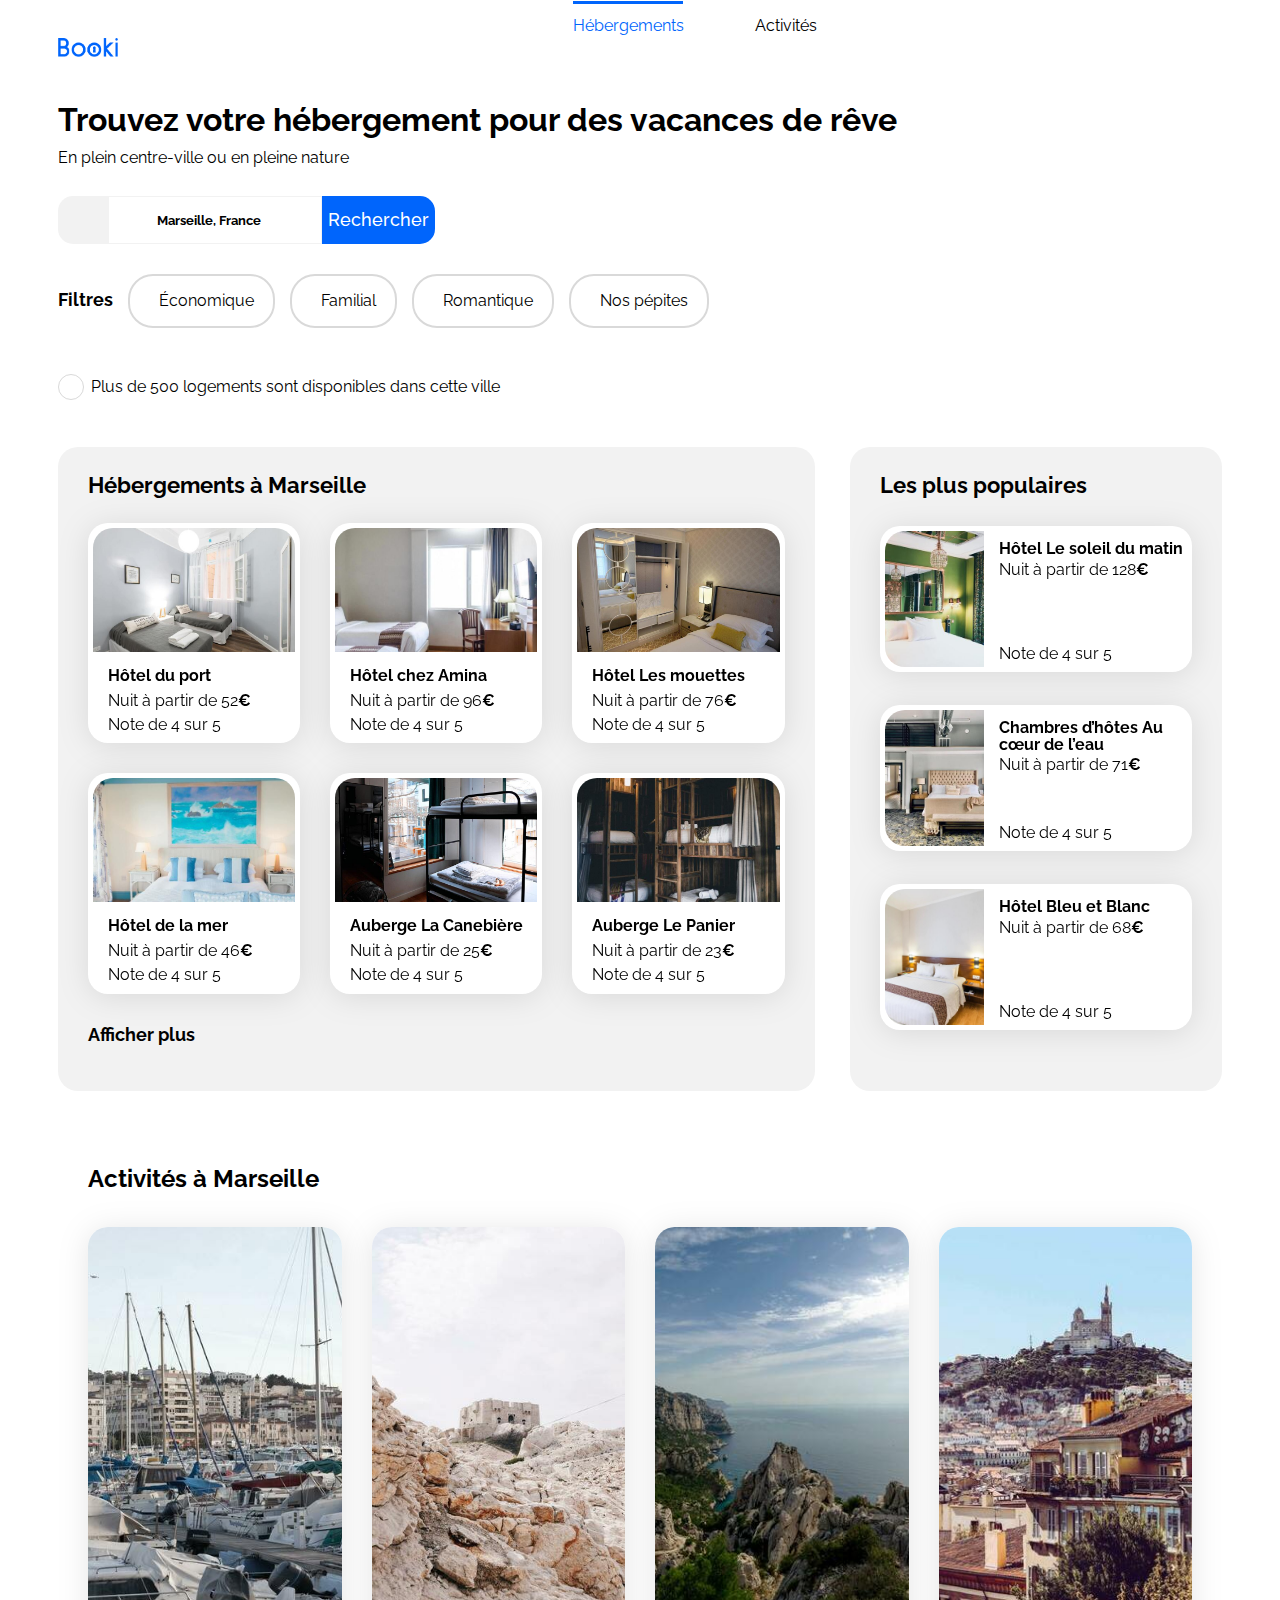
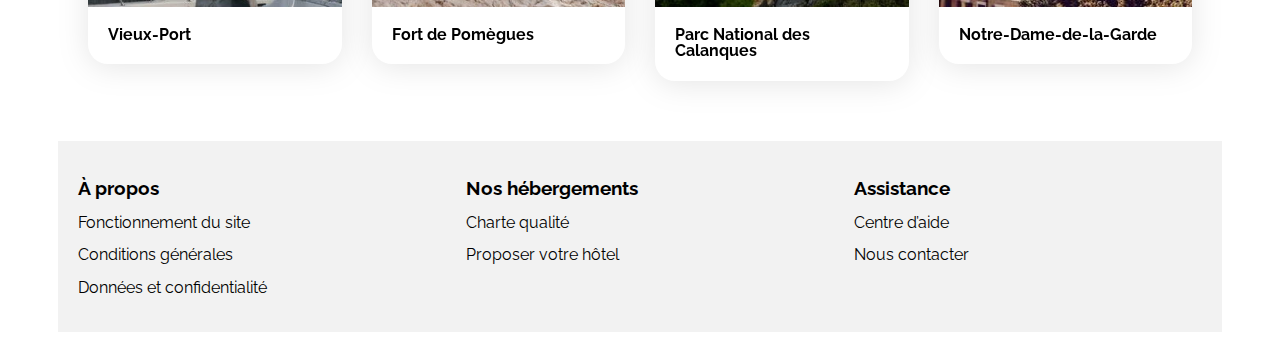
==== src/index.html @ 65efce55 "Projet fini" ====
<!DOCTYPE html>
<html lang="fr">

<head>
    <meta charset="UTF-8">
    <meta name="viewport" content="width=device-width, initial-scale=1.0">
    <title>Booki</title>
    <link rel="preconnect" href="https://fonts.googleapis.com">
    <link rel="preconnect" href="https://fonts.gstatic.com" crossorigin>
    <link href="https://fonts.googleapis.com/css2?family=Raleway:wght@400;500;700&display=swap" rel="stylesheet">
    <link rel="stylesheet" href="https://cdnjs.cloudflare.com/ajax/libs/font-awesome/6.2.1/css/all.min.css"
        integrity="sha512-MV7K8+y+gLIBoVD59lQIYicR65iaqukzvf/nwasF0nqhPay5w/9lJmVM2hMDcnK1OnMGCdVK+iQrJ7lzPJQd1w=="
        crossorigin="anonymous" referrerpolicy="no-referrer" />
    <link rel="stylesheet" href="./css/style.css">
</head>

<body>
    <div class="main-container">
        <header>
            <nav>
                <a href="#"><img id="logo" src="./images/logo/Booki.png" alt=""></a>
                <div class="navbar">
                    <a id="btn-hebergements" href="#ancre-hebergements">Hébergements</a>
                    <a id="btn-activites" href="#ancre-activites">Activités</a>
                </div>
                <div class="bar">
                    <div class="bar-blue"></div>
                    <div class="bar-grey"></div>
                </div>
            </nav>
        </header>
        <main>
            <section class="search">
                <div class="search-text">
                    <h1>Trouvez votre hébergement pour des vacances de rêve</h1>
                    <p id="search-p">En plein centre-ville ou en pleine nature</p>
                </div>
                <form method="get" action="">
                    <i id="icon-search" class="fa-solid fa-location-dot"></i><input type="search" name="search" value="Marseille, France"><input type="submit" value="Rechercher"><i id="logo-none" class="fa fa-search" aria-hidden="true"></i>
                </form>            
                <div class="filtres">
                    <p class="text-filtre">Filtres</p>
                    <div class="container-filtres">
                        <div class="btnFiltres"><i class="fa-solid fa-money-bill-wave"></i> Économique</div>
                        <div class="btnFiltres"><i class="fa-solid fa-person"></i> Familial</div>
                        <div class="btnFiltres"><i class="fa-solid fa-heart"></i> Romantique</div>
                        <div class="btnFiltres"><i class="fa-solid fa-fire"></i> Nos pépites</div>
                    </div>
                </div>
                <div class="info">
                    <i class="fa-solid fa-info iconInfo"></i>
                    <p>Plus de 500 logements sont disponibles dans cette ville</p>
                </div>
            </section>
            <div id="ancre-hebergements" class="hebergements-and-populaires">
                <section class="hebergements">
                    <div class="hebergements-title">
                        <h2 class="section-title">Hébergements à Marseille</h2>
                    </div>
                    <div class="hebergements-cards">
                        <a href="#">
                            <article class="card">
                                <img src="./images/hebergements/fred-kleber.jpg" alt="Image de la chambre d'hôtel montrant un lit">
                                <div class="card-content">
                                    <div class="card-txt">
                                        <h3 class="card-title">Hôtel du port</h3>
                                        <p class="card-subtitle">Nuit à partir de 52<span class="euro">€</span></p>
                                    </div>
                                    <div class="card-rating">
                                        <i class="fa-xs fa-solid fa-star" aria-hidden="true"></i>
                                        <i class="fa-xs fa-solid fa-star" aria-hidden="true"></i>
                                        <i class="fa-xs fa-solid fa-star" aria-hidden="true"></i>
                                        <i class="fa-xs fa-solid fa-star" aria-hidden="true"></i>
                                        <i class="fa-xs fa-solid fa-star neutral-star" aria-hidden="true"></i>
                                        <span class="sr-only">Note de 4 sur 5</span>
                                    </div>
                                </div>
                            </article>
                        </a>
                        <a href="#">
                            <article class="card">
                                <img src="./images/hebergements/febrian-zakaria.jpg" alt="Image de la chambre d'hôtel montrant un lit">
                                <div class="card-content">
                                    <div class="card-txt">
                                        <h3 class="card-title">Hôtel chez Amina</h3>
                                        <p class="card-subtitle">Nuit à partir de 96<span class="euro">€</span></p>
                                    </div>
                                    <div class="card-rating">
                                        <i class="fa-xs fa-solid fa-star" aria-hidden="true"></i>
                                        <i class="fa-xs fa-solid fa-star" aria-hidden="true"></i>
                                        <i class="fa-xs fa-solid fa-star" aria-hidden="true"></i>
                                        <i class="fa-xs fa-solid fa-star" aria-hidden="true"></i>
                                        <i class="fa-xs fa-solid fa-star neutral-star" aria-hidden="true"></i>
                                        <span class="sr-only">Note de 4 sur 5</span>
                                    </div>
                                </div>
                            </article>
                        </a>
                        <a href="#">
                            <article class="card">
                                <img src="./images/hebergements/reisetopia.jpg" alt="Image de la chambre d'hôtel montrant un lit">
                                <div class="card-content">
                                    <div class="card-txt">
                                        <h3 class="card-title">Hôtel Les mouettes</h3>
                                        <p class="card-subtitle">Nuit à partir de 76<span class="euro">€</span></p>
                                    </div>
                                    <div class="card-rating">
                                        <i class="fa-xs fa-solid fa-star" aria-hidden="true"></i>
                                        <i class="fa-xs fa-solid fa-star" aria-hidden="true"></i>
                                        <i class="fa-xs fa-solid fa-star" aria-hidden="true"></i>
                                        <i class="fa-xs fa-solid fa-star" aria-hidden="true"></i>
                                        <i class="fa-xs fa-solid fa-star neutral-star" aria-hidden="true"></i>
                                        <span class="sr-only">Note de 4 sur 5</span>
                                    </div>
                                </div>
                            </article>
                        </a>
                        <a href="#">
                            <article class="card">
                                <img src="./images/hebergements/annie-spratt.jpg" alt="Image de la chambre d'hôtel montrant un lit">
                                <div class="card-content">
                                    <div class="card-txt">
                                        <h3 class="card-title">Hôtel de la mer</h3>
                                        <p class="card-subtitle">Nuit à partir de 46<span class="euro">€</span></p>
                                    </div>
                                    <div class="card-rating">
                                        <i class="fa-xs fa-solid fa-star" aria-hidden="true"></i>
                                        <i class="fa-xs fa-solid fa-star" aria-hidden="true"></i>
                                        <i class="fa-xs fa-solid fa-star" aria-hidden="true"></i>
                                        <i class="fa-xs fa-solid fa-star" aria-hidden="true"></i>
                                        <i class="fa-xs fa-solid fa-star neutral-star" aria-hidden="true"></i>
                                        <span class="sr-only">Note de 4 sur 5</span>
                                    </div>
                                </div>
                            </article>
                        </a>
                        <a href="#">
                            <article class="card">
                                <img src="./images/hebergements/marcus-loke.jpg" alt="Image de la chambre d'hôtel montrant un lit">
                                <div class="card-content">
                                    <div class="card-txt">
                                        <h3 class="card-title">Auberge La Canebière</h3>
                                        <p class="card-subtitle">Nuit à partir de 25<span class="euro">€</span></p>
                                    </div>
                                    <div class="card-rating">
                                        <i class="fa-xs fa-solid fa-star" aria-hidden="true"></i>
                                        <i class="fa-xs fa-solid fa-star" aria-hidden="true"></i>
                                        <i class="fa-xs fa-solid fa-star" aria-hidden="true"></i>
                                        <i class="fa-xs fa-solid fa-star" aria-hidden="true"></i>
                                        <i class="fa-xs fa-solid fa-star neutral-star" aria-hidden="true"></i>
                                        <span class="sr-only">Note de 4 sur 5</span>
                                    </div>
                                </div>
                            </article>
                        </a>
                        <a href="#">
                            <article class="card">
                                <img src="./images/hebergements/nicate-lee.jpg" alt="Image de la chambre d'hôtel montrant un lit">
                                <div class="card-content">
                                    <div class="card-txt">
                                        <h3 class="card-title">Auberge Le Panier</h3>
                                        <p class="card-subtitle">Nuit à partir de 23<span class="euro">€</span></p>
                                    </div>
                                    <div class="card-rating">
                                        <i class="fa-xs fa-solid fa-star" aria-hidden="true"></i>
                                        <i class="fa-xs fa-solid fa-star" aria-hidden="true"></i>
                                        <i class="fa-xs fa-solid fa-star" aria-hidden="true"></i>
                                        <i class="fa-xs fa-solid fa-star" aria-hidden="true"></i>
                                        <i class="fa-xs fa-solid fa-star neutral-star" aria-hidden="true"></i>
                                        <span class="sr-only">Note de 4 sur 5</span>
                                    </div>
                                </div>
                            </article>
                        </a>
                    </div>
                    <p class=hebergements-p>Afficher plus</p>
                </section>
                </section>
                <section class="populaires">
                    <div class="populaires-title">
                        <h2 class="section-title">Les plus populaires</h2>
                        <i class="fa-solid fa-chart-line" aria-hidden="true"></i>
                    </div>
                    <div class="populaires-cards">
                        <a href="#">
                            <article class="card">
                                <img src="./images/hebergements/emile-guillemot.jpg" alt="Image de la chambre d'hôtel montrant un lit">
                                <div class="card-content">
                                    <div class="card-txt">
                                        <h3 class="card-title">Hôtel Le soleil du matin</h3>
                                        <p class="card-subtitle">Nuit à partir de 128<span class="euro">€</span></p>
                                    </div>
                                    <div class="card-rating">
                                        <i class="fa-xs fa-solid fa-star" aria-hidden="true"></i>
                                        <i class="fa-xs fa-solid fa-star" aria-hidden="true"></i>
                                        <i class="fa-xs fa-solid fa-star" aria-hidden="true"></i>
                                        <i class="fa-xs fa-solid fa-star" aria-hidden="true"></i>
                                        <i class="fa-xs fa-solid fa-star neutral-star" aria-hidden="true"></i>
                                        <span class="sr-only">Note de 4 sur 5</span>
                                    </div>
                                </div>
                            </article>
                        </a>
                        <a href="#">
                            <article class="card">
                                <img src="./images/hebergements/aw-creative.jpg" alt="Image de la chambre d'hôtel montrant un lit">
                                <div class="card-content">
                                    <div class="card-txt">
                                        <h3 class="card-title">Chambres d’hôtes Au cœur de l’eau</h3>
                                        <p class="card-subtitle">Nuit à partir de 71<span class="euro">€</span></p>
                                    </div>
                                    <div class="card-rating">
                                        <i class="fa-xs fa-solid fa-star" aria-hidden="true"></i>
                                        <i class="fa-xs fa-solid fa-star" aria-hidden="true"></i>
                                        <i class="fa-xs fa-solid fa-star" aria-hidden="true"></i>
                                        <i class="fa-xs fa-solid fa-star" aria-hidden="true"></i>
                                        <i class="fa-xs fa-solid fa-star neutral-star" aria-hidden="true"></i>
                                        <span class="sr-only">Note de 4 sur 5</span>
                                    </div>
                                </div>
                            </article>
                        </a>
                        <a href="#">
                            <article class="card">
                                <img src="./images/hebergements/febrian-zakaria2.jpg" alt="Image de la chambre d'hôtel montrant un lit">
                                <div class="card-content">
                                    <div class="card-txt">
                                        <h3 class="card-title">Hôtel Bleu et Blanc</h3>
                                        <p class="card-subtitle">Nuit à partir de 68<span class="euro">€</span></p>
                                    </div>
                                    <div class="card-rating">
                                        <i class="fa-xs fa-solid fa-star" aria-hidden="true"></i>
                                        <i class="fa-xs fa-solid fa-star" aria-hidden="true"></i>
                                        <i class="fa-xs fa-solid fa-star" aria-hidden="true"></i>
                                        <i class="fa-xs fa-solid fa-star" aria-hidden="true"></i>
                                        <i class="fa-xs fa-solid fa-star neutral-star" aria-hidden="true"></i>
                                        <span class="sr-only">Note de 4 sur 5</span>
                                    </div>
                                </div>
                            </article>
                        </a>
                    </div>
                </section>
            </div>
            <section id="ancre-activites" class="activites">
                <div class="activites-title">
                    <h2>Activités à Marseille</h2>
                </div>
                <div class="activites-cards">
                    <a href="#">
                        <article class="card">
                            <img src="./images/activites/reno-laithienne.jpg" alt="photo du Vieux-Port">
                            <div class="card-txt">
                                <h3>Vieux-Port</h3>
                            </div>
                        </article>
                    </a>
                    <a href="#">
                        <article class="card">
                            <img src="./images/activites/paul-hermann.jpg" alt="photo du Fort de Pomègues">
                            <div class="card-txt">
                                <h3>Fort de Pomègues</h3>
                            </div>
                        </article>
                    </a>
                    <a href="#">
                        <article class="card">
                            <img src="./images/activites/kilyan-sockalingum.jpg" alt="photo du Parc National des Calanques">
                            <div class="card-txt">
                                <h3>Parc National des Calanques</h3>
                            </div>
                        </article>
                    </a>
                    <a href="#">
                        <article class="card">
                            <img src="./images/activites/florian-wehde.jpg" alt="photo de Notre-Dame-de-la-Garde">
                            <div class="card-txt">
                                <h3>Notre-Dame-de-la-Garde</h3>
                            </div>
                        </article>
                    </a>
                </div>
            </section>
        </main>
        <footer>
            <div class="footer-info">
                <h3>À propos</h3>
                <p>Fonctionnement du site</p>
                <p>Conditions générales</p>
                <p>Données et confidentialité</p>
            </div>
            <div class="footer-info">
                <h3>Nos hébergements</h3>
                <p>Charte qualité</p>
                <p>Proposer votre hôtel</p>
            </div>
            <div class="footer-info">
                <h3>Assistance</h3>
                <p>Centre d’aide</p>
                <p>Nous contacter</p>
            </div>
        </footer>
    </div>
</body>

</html>
---- src/css/style.css ----
/****** General ***********/
* {
    font-family: 'Raleway', sans-serif;
    line-height: 16.44px;
}

:root {
    --main-color: #0065FC;
    --main-bg-color: #F2F2F2;
    --filter-bg-color: #DEEBFF;
}

.fa-solid {
    color: var(--main-color);
}

body {
    display: flex;
    justify-content: center;
}

.main-container {
    width: 100%;
    max-width: 1440px;
    padding: 0 50px;
    box-sizing: border-box;
}

a {
    color: inherit;
    text-decoration: none;
}

.section-title {
    margin: 0;
    font-size: 22px;
}

.card {
    background-color: white;
    border-radius: 20px;
    padding: 5px;
    filter: drop-shadow(0px 3px 15px rgba(0, 0, 0, 0.1));
}

.card img {
    object-fit: cover;
}

.card-title {
    font-size: 16px;
}

.euro {
    font-weight: 700;
}

.neutral-star {
    color: var(--main-bg-color)
}

/****** Hebergements And Populaires ***********/
.hebergements-and-populaires {
    display: flex;
    justify-content: space-between;
    margin-bottom: 30px;
}

.hebergements-and-populaires section {
    background-color: #F2F2F2;
    border-radius: 20px;
    padding: 30px;
    box-sizing: border-box;
}

/****** Hebergements ***********/
.hebergements {
    width: 65%;
}

.hebergements-title {
    margin-bottom: 30px;
}

.hebergements-cards {
    display: grid;
    grid-template-columns: 1fr 1fr 1fr;
    gap: 30px;
}

.hebergements-cards .card {
    display: flex;
    flex-direction: column;

}

.hebergements-cards img {
    width: 100%;
    height: 124px;
    border-radius: 20px 20px 0px 0px;
}

.hebergements-cards .card-content {
    padding-left: 15px;
    display: flex;
    flex-direction: column;
    box-sizing: border-box;
}

.hebergements-p {
    font-weight: 700;
    font-size: 18px;
    padding-top: 15px;
    cursor: pointer;
}

.hebergements .card-rating {
    margin-bottom: 5px;
}

.hebergements .card-txt p {
    margin: 8px 0px;
}

.hebergements .card-txt h3 {
    margin-bottom: 8px;
}


.card:hover {
    box-shadow: 10px 10px 30px rgba(0, 0, 0, 0.5);
}

/****** Populaires ***********/
.populaires {
    width: 32%;
}

.populaires-title {
    display: flex;
    justify-content: space-between;
    align-items: center;
}

.populaires-cards .card {
    display: flex;
    margin-top: 33px;
}

.populaires-cards img {
    width: 33%;
    height: 136px;
    border-top-left-radius: 20px;
    border-bottom-left-radius: 20px;
}

.populaires-cards .card-content {
    width: 67%;
    padding-left: 15px;
    display: flex;
    flex-direction: column;
    justify-content: space-between;
    box-sizing: border-box;
}

.populaires-cards .card-title {
    margin-top: 10px;
    margin-bottom: 4px;
}

.populaires-cards .card-subtitle {
    margin: 0;
}

.populaires-cards .card-rating {
    margin-bottom: 5px;
}

/*HEADER***************/

nav {
    display: flex;
    justify-content: space-between;
}

#logo {
    height: 19px;
    padding: 30px 50px 30px 0px;
}

#btn-hebergements{
    color: #0065FC;
}

#btn-hebergements:hover {
    text-shadow: 1px 1px 1px rgba(0, 101, 252, 0.2);
}

#btn-activites:hover {
    text-shadow: 1px 1px 1px rgba(00, 00, 00, 0.2);
}

.navbar {
    width: 244px;
    display: flex;
    justify-content: space-between;
    padding-top: 10px;
}

#btn-hebergements::before {
    content: '';
    position: absolute;
    width: 110px;
    height: 3px;
    background-color: #0065FC;
    top: 1px;
}
  
.bar {
    display: flex;
  }
  
.bar-blue {
    background-color: #0065FC;
    height: 2px;
    width: 100%;
  }
  
.bar-grey {
    background-color: #F2F2F2;
    height: 2px;
    width: 100%;
  }

/*FOOTER**************/

footer{
    display: grid;
    grid-template-columns: 1fr 1fr 1fr;
    background-color: #F2F2F2;
}

.footer-info {
    padding: 20px;
}

footer p {
    cursor: pointer;
}

footer p:hover {
    color: #0065FC;
}


/*ACTIVITES**************/

.activites {
    padding: 30px;
    margin-bottom: 30px;
}

.activites-cards {
    display: grid;
    grid-template-columns: 1fr 1fr 1fr 1fr;
    gap: 30px;
}

.activites-cards img {
    width: 100%;
    height: 380px;
    border-radius: 20px 20px 0px 0px;
}

.activites-cards h3 {
    font-size: 16px;
    font-weight: 700;
    padding-inline: 20px;
}

.activites-cards .card {
    padding: 0px;
    padding-bottom: 5px;
}

.activites-title {
    margin-bottom: 40px;
}


/*SECTION SEARCH****************/

.search-text {
    margin-bottom: 30px;
}

#logo-none {
    border-radius: 0px 15px 15px 0px;
    background-color: #0065FC;
    color: white;
    display: none;
    cursor: pointer;
}

form i {
    background-color: #F2F2F2;
    height: 18px;
    width: 14px;
    padding: 15px 18px;
    border-radius: 15px 0px 0px 15px;
}

#icon-search {
    color: black;
}

form {
    display: flex;
    margin-bottom: 30px;
}

input[type=search]{
    border: 1px solid #F2F2F2;
    text-align: center;
    font-weight: 700;
    font-size: 18;
    font-family: "raleway";
    padding: 0px 20px;
}

input[type=submit]{
    background-color: #0065FC;
    color: white;
    font-weight: 500;
    font-size: 18px;
    border-radius: 0px 15px 15px 0px;
    border: none;
    font-family: "raleway";
    cursor: pointer;
}

.filtres{
    display: flex;
    gap: 15px;
    margin-bottom: 35px;
}

.btnFiltres {
    border-radius: 25px;
    border: 2px solid var(--grey-tint-2, #D9D9D9);
    display: flex;
    height: 50px;
    padding: 0px 19px;
    align-items: center;
    gap: 10px;
    cursor: pointer;
}

.container-filtres {
    display: flex;
    gap: 15px;
    flex-wrap: wrap;
}

.btnFiltres:hover {
    background-color: #DEEBFF;
}

.filtres i {
    color: #0065FC;
}

.info {
    display: flex;
    align-items: center;
    gap: 7px;
    margin-bottom: 35px;
}

.iconInfo {
    color: #0065FC;
    border: 1px solid #D9D9D9;
    border-radius: 50%;
    width: 24px;
    height: 24px;
    display: flex;
    justify-content: center;
    align-items: center;
}

.text-filtre {
    font-weight: 700;
    font-size: 18px;
}

/* Le code ci-dessous correspond à la version responsive uniquement */

/****** Media queries ***********/
/* Medium devices (tablets, less/equal than 1024px) */
@media (max-width: 1024px) {
    .hebergements-and-populaires {
        flex-direction: column;
    }

    .hebergements {
        width: 100%;
    }

    .populaires {
        width: 100%;
        margin-top: 50px;
    }

    .populaires-cards {
        display: flex;
        flex-direction: row;
        justify-content: space-between;
    }

    .populaires-cards a {
        width: 30%;
    }

    .populaires-cards .card-title {
        font-size: 14px;
    }

    .populaires-cards .card-subtitle {
        font-size: 13px;
    }

    .filtres {
        display: flex;
        flex-direction: column;
    }

    .activites-cards img {
        height: 200px;
    }
}

/* Small devices (phones, less than 768px) */
@media (max-width: 767.98px) {
    /* ... */

.activites-cards {
    
    grid-template-columns: 1fr;
}

.activites-cards img {
    height: 141px;
}

    footer {
        grid-template-columns: 1fr;
    }

    .main-container {
        padding: 0px;
    }

    body {
        padding: 0px;
        margin: 0px;
    }

    .info {
        padding: 0px 20px;
        margin-bottom: 0px;
    }

    .info i {
        height: 24px;
        width: 30px;
    }

    .hebergements-and-populaires {
        flex-direction: column-reverse;
    }

    .populaires-cards {
        flex-direction: column;
    }

    .populaires-cards .card {
        width: 325px;
        margin-top: 20px;
    }

    .populaires .section-title {
        margin-top: 25px;
        margin-bottom: 10px;
    }

    .hebergements-and-populaires .populaires {
        padding: 20px;
    }

    .hebergements-cards {
        display: flex;
        flex-direction: column;
    }

    form {
        justify-content: center;
        margin-bottom: 20px;
    }

    .search h1 {
        text-align: center;
        line-height: 25.83px;
        margin-bottom: 10px;
    }

    .search #search-p {
        text-align: center;
        margin-top: 5px;
    }

    nav {
        flex-direction: column;
        margin-bottom: 30px;
    }

    nav a {
        align-self: center;
    }

    #logo {
        padding: 30px 0px;
    }

    .navbar {
        align-self: center;
        padding-top: 0px;
        padding-bottom: 15px;
    }

    .container-filtres {
        display: grid;
        grid-template-columns: 1fr 1fr;
        padding: 0px 20px;
    }

    .text-filtre {
        padding-inline: 20px;
        margin-bottom: 10px;
    }

    .hebergements-and-populaires .populaires {
        border-radius: 0px;
    }

    .hebergements-and-populaires .hebergements {
        background-color: white;
        padding: 45px 20px 10px 20px;
    }

    input[type="submit"] {
        display: none;
    }

    #logo-none {
        display: inherit;
    }

    #btn-hebergements::before {
        display: none;
    }

    .info p {
        margin: 8px 0px;
    }

    .section-title {
        line-height: 1px;
    }
}
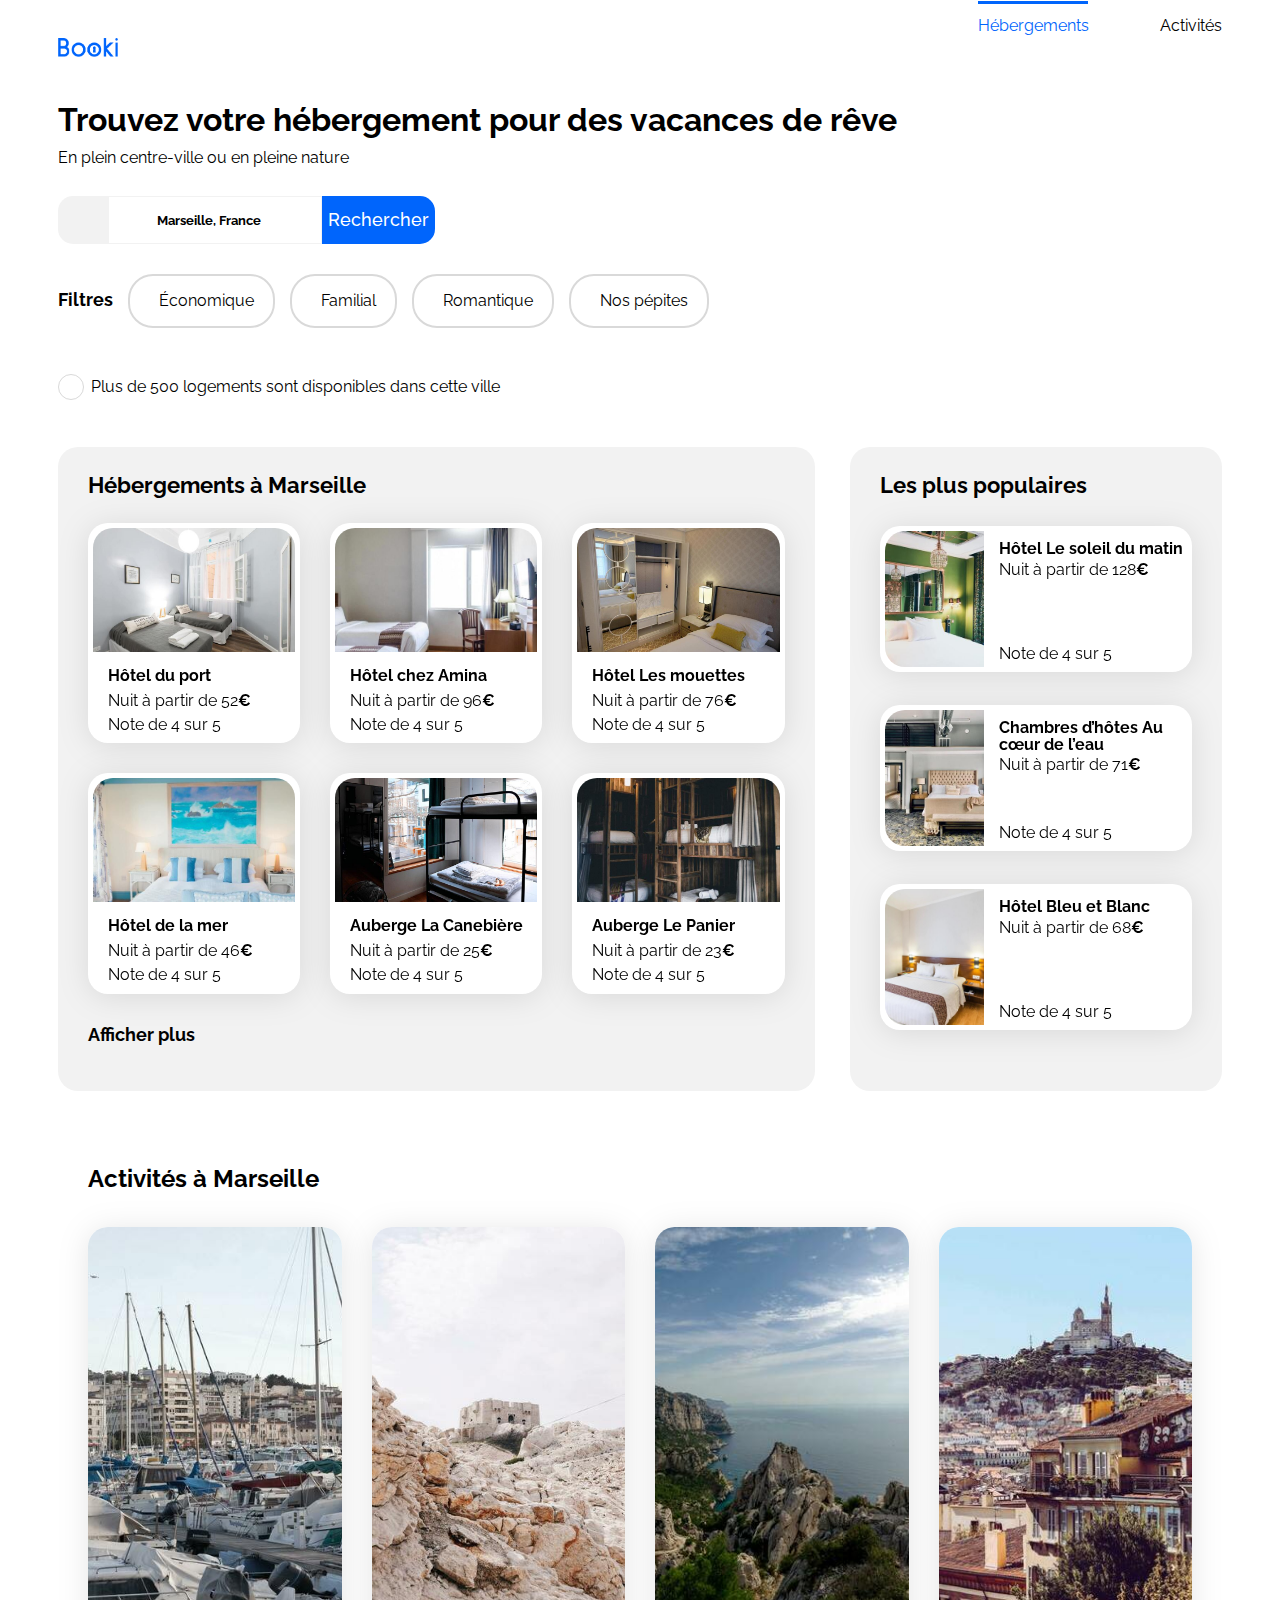
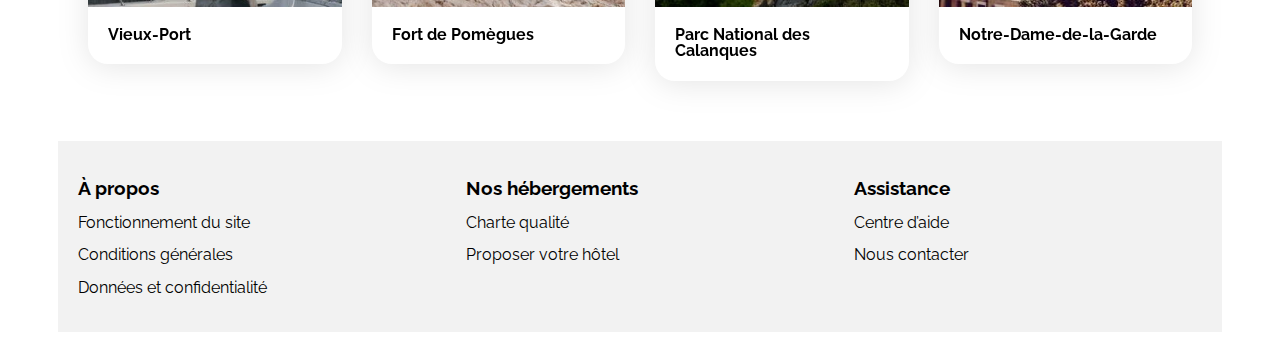
==== commit 6be414e1: "Projet fini à présenter" ====
--- a/src/index.html
+++ b/src/index.html
@@ -22,10 +22,6 @@
                 <div class="navbar">
                     <a id="btn-hebergements" href="#ancre-hebergements">Hébergements</a>
                     <a id="btn-activites" href="#ancre-activites">Activités</a>
-                </div>
-                <div class="bar">
-                    <div class="bar-blue"></div>
-                    <div class="bar-grey"></div>
                 </div>
             </nav>
         </header>
--- a/src/css/style.css
+++ b/src/css/style.css
@@ -287,7 +287,6 @@
     margin-bottom: 40px;
 }
 
-
 /*SECTION SEARCH****************/
 
 .search-text {
@@ -511,11 +510,13 @@
         text-align: center;
         line-height: 25.83px;
         margin-bottom: 10px;
+        margin-top: 30px;
     }
 
     .search #search-p {
         text-align: center;
         margin-top: 5px;
+        margin-bottom: 35px;
     }
 
     nav {
@@ -532,9 +533,27 @@
     }
 
     .navbar {
-        align-self: center;
         padding-top: 0px;
+        display: grid;
+        grid-template-columns: 1fr 1fr;
+        width: inherit;
+    }
+
+    .navbar a {
+        width: 100%;
+        text-align: center;
+    }
+
+    #btn-hebergements {
         padding-bottom: 15px;
+        border-bottom: 2px solid transparent;
+        border-color: #0065FC;
+    }
+
+    #btn-activites {
+        padding-bottom: 15px;
+        border-bottom: 2px solid transparent;
+        border-color: #F2F2F2;
     }
 
     .container-filtres {
@@ -546,6 +565,7 @@
     .text-filtre {
         padding-inline: 20px;
         margin-bottom: 10px;
+        margin-top: 15px;
     }
 
     .hebergements-and-populaires .populaires {
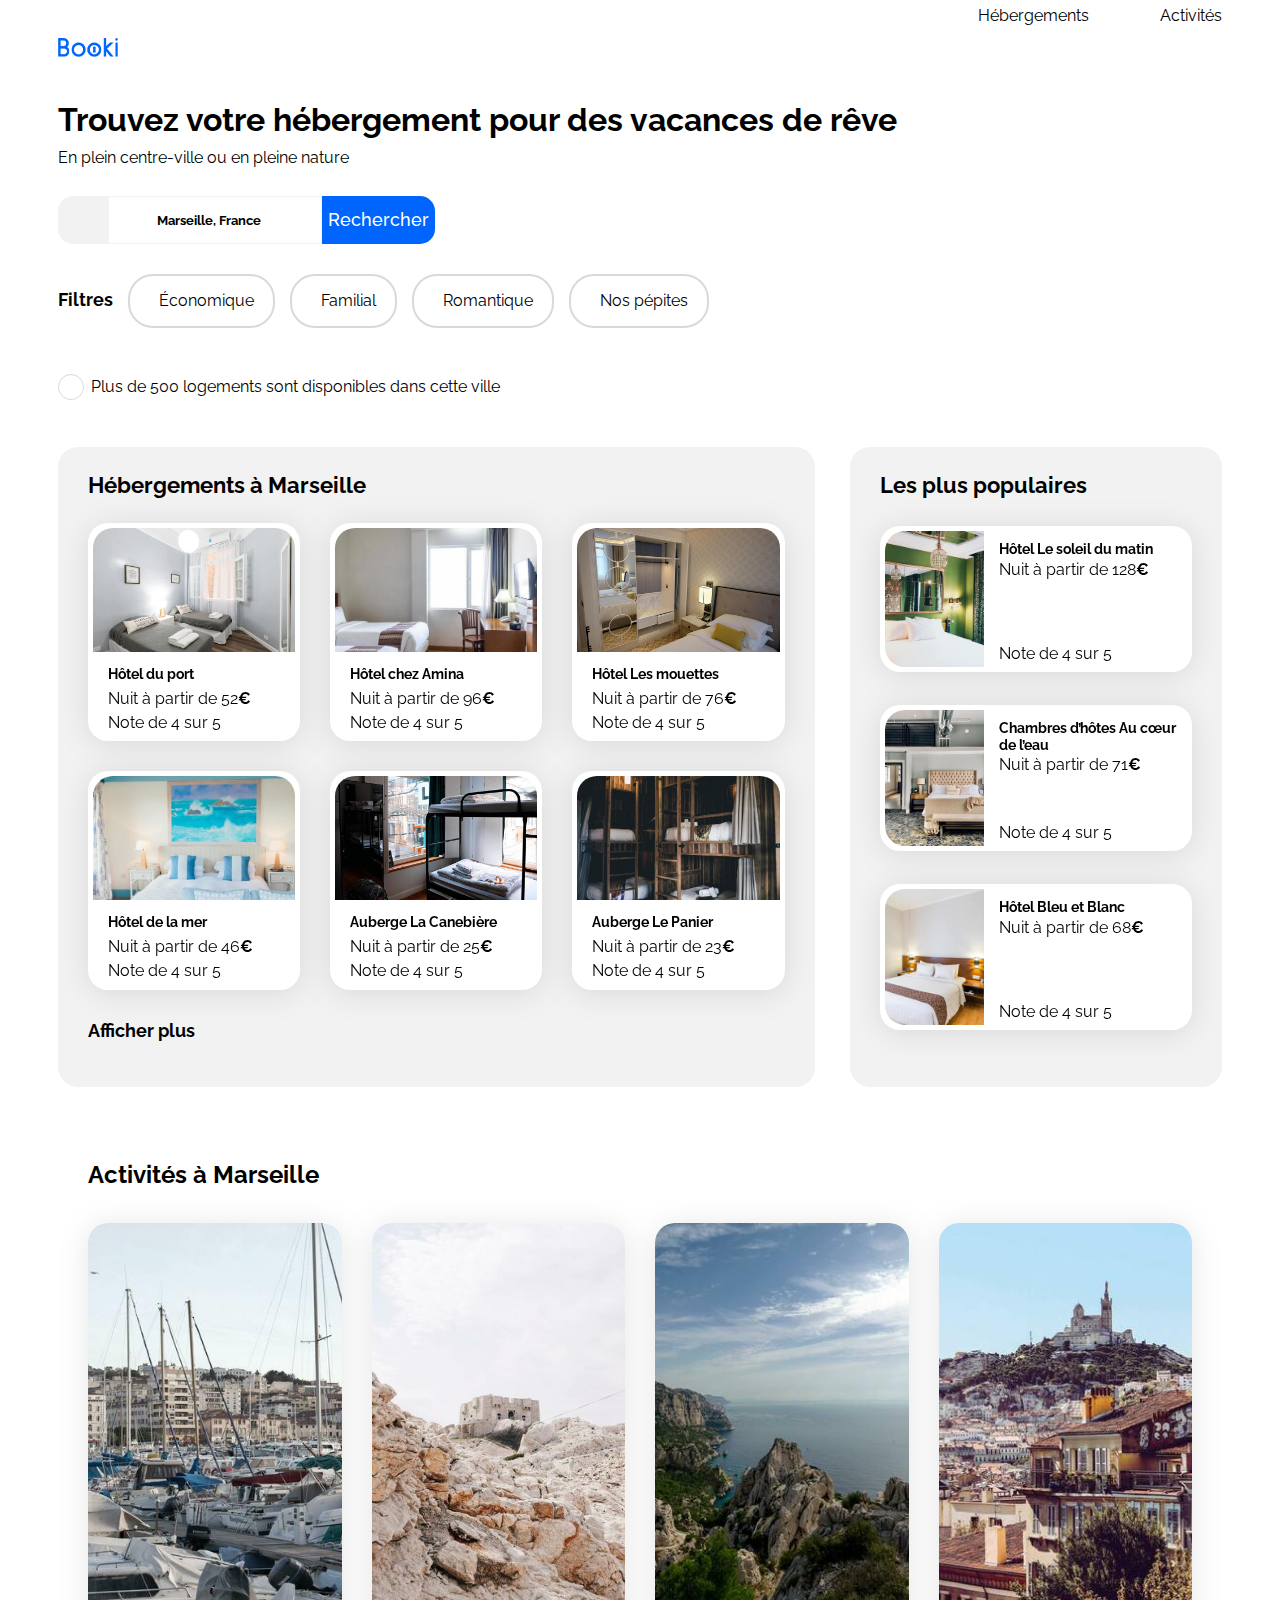
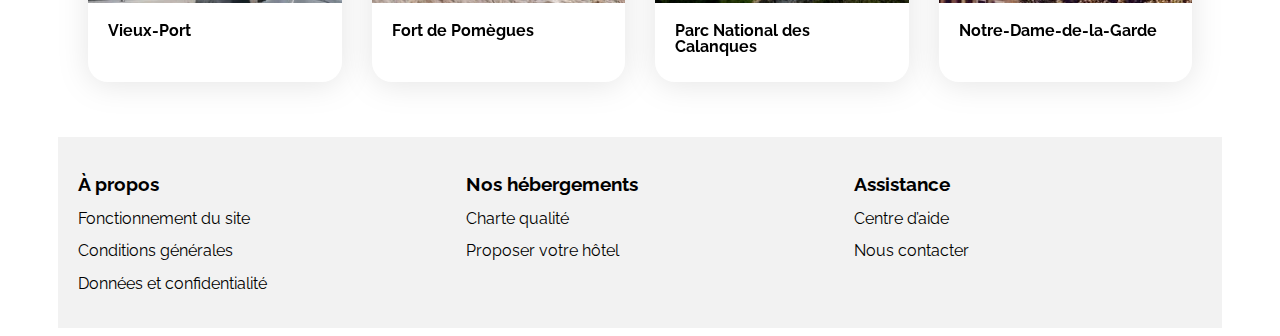
==== commit fb2b7471: "Pret pour soutennance" ====
--- a/src/index.html
+++ b/src/index.html
@@ -1,302 +1,515 @@
 <!DOCTYPE html>
 <html lang="fr">
+    <head>
+        <meta charset="UTF-8" />
+        <meta name="viewport" content="width=device-width, initial-scale=1.0" />
+        <title>Booki</title>
+        <link rel="preconnect" href="https://fonts.googleapis.com" />
+        <link rel="preconnect" href="https://fonts.gstatic.com" crossorigin />
+        <link
+            href="https://fonts.googleapis.com/css2?family=Raleway:wght@400;500;700&display=swap"
+            rel="stylesheet"
+        />
+        <link
+            rel="stylesheet"
+            href="https://cdnjs.cloudflare.com/ajax/libs/font-awesome/6.2.1/css/all.min.css"
+            integrity="sha512-MV7K8+y+gLIBoVD59lQIYicR65iaqukzvf/nwasF0nqhPay5w/9lJmVM2hMDcnK1OnMGCdVK+iQrJ7lzPJQd1w=="
+            crossorigin="anonymous"
+            referrerpolicy="no-referrer"
+        />
+        <link rel="stylesheet" href="./css/style.css" />
+    </head>
 
-<head>
-    <meta charset="UTF-8">
-    <meta name="viewport" content="width=device-width, initial-scale=1.0">
-    <title>Booki</title>
-    <link rel="preconnect" href="https://fonts.googleapis.com">
-    <link rel="preconnect" href="https://fonts.gstatic.com" crossorigin>
-    <link href="https://fonts.googleapis.com/css2?family=Raleway:wght@400;500;700&display=swap" rel="stylesheet">
-    <link rel="stylesheet" href="https://cdnjs.cloudflare.com/ajax/libs/font-awesome/6.2.1/css/all.min.css"
-        integrity="sha512-MV7K8+y+gLIBoVD59lQIYicR65iaqukzvf/nwasF0nqhPay5w/9lJmVM2hMDcnK1OnMGCdVK+iQrJ7lzPJQd1w=="
-        crossorigin="anonymous" referrerpolicy="no-referrer" />
-    <link rel="stylesheet" href="./css/style.css">
-</head>
-
-<body>
-    <div class="main-container">
-        <header>
-            <nav>
-                <a href="#"><img id="logo" src="./images/logo/Booki.png" alt=""></a>
-                <div class="navbar">
-                    <a id="btn-hebergements" href="#ancre-hebergements">Hébergements</a>
-                    <a id="btn-activites" href="#ancre-activites">Activités</a>
+    <body>
+        <div class="main-container">
+            <header>
+                <nav>
+                    <a href="#"><img id="logo" src="./images/logo/Booki.png" alt="" /></a>
+                    <div class="navbar">
+                        <div class="class-btnHebergements">
+                            <a id="btn-hebergements" href="#ancre-hebergements">Hébergements</a>
+                        </div>
+                        <div class="class-btnActivites">
+                            <a id="btn-activites" href="#ancre-activites">Activités</a>
+                        </div>
+                    </div>
+                </nav>
+            </header>
+            <main>
+                <section class="search">
+                    <div class="search-text">
+                        <h1>Trouvez votre hébergement pour des vacances de rêve</h1>
+                        <p id="search-p">En plein centre-ville ou en pleine nature</p>
+                    </div>
+                    <form method="get" action="">
+                        <i id="icon-search" class="fa-solid fa-location-dot"></i
+                        ><input type="search" name="search" value="Marseille, France" /><input
+                            type="submit"
+                            value="Rechercher"
+                        /><i id="logo-none" class="fa fa-search" aria-hidden="true"></i>
+                    </form>
+                    <div class="filters">
+                        <p class="text-filter">Filtres</p>
+                        <div class="container-filters">
+                            <div class="btnFilter">
+                                <i class="fa-solid fa-money-bill-wave"></i>
+                                Économique
+                            </div>
+                            <div class="btnFilter"><i class="fa-solid fa-person"></i> Familial</div>
+                            <div class="btnFilter">
+                                <i class="fa-solid fa-heart"></i> Romantique
+                            </div>
+                            <div class="btnFilter">
+                                <i class="fa-solid fa-fire"></i> Nos pépites
+                            </div>
+                        </div>
+                    </div>
+                    <div class="info">
+                        <i class="fa-solid fa-info iconInfo"></i>
+                        <p>Plus de 500 logements sont disponibles dans cette ville</p>
+                    </div>
+                </section>
+                <div id="ancre-hebergements" class="hebergements-and-populaires">
+                    <section class="hebergements">
+                        <div class="hebergements-title">
+                            <h2 class="section-title">Hébergements à Marseille</h2>
+                        </div>
+                        <div class="hebergements-cards">
+                            <a href="#">
+                                <article class="card">
+                                    <img
+                                        src="./images/hebergements/fred-kleber.jpg"
+                                        alt="Image de la chambre d'hôtel montrant un lit"
+                                    />
+                                    <div class="card-content">
+                                        <div class="card-txt">
+                                            <h3 class="card-title">Hôtel du port</h3>
+                                            <p class="card-subtitle">
+                                                Nuit à partir de 52<span class="euro">€</span>
+                                            </p>
+                                        </div>
+                                        <div class="card-rating">
+                                            <i
+                                                class="fa-xs fa-solid fa-star"
+                                                aria-hidden="true"
+                                            ></i>
+                                            <i
+                                                class="fa-xs fa-solid fa-star"
+                                                aria-hidden="true"
+                                            ></i>
+                                            <i
+                                                class="fa-xs fa-solid fa-star"
+                                                aria-hidden="true"
+                                            ></i>
+                                            <i
+                                                class="fa-xs fa-solid fa-star"
+                                                aria-hidden="true"
+                                            ></i>
+                                            <i
+                                                class="fa-xs fa-solid fa-star neutral-star"
+                                                aria-hidden="true"
+                                            ></i>
+                                            <span class="sr-only">Note de 4 sur 5</span>
+                                        </div>
+                                    </div>
+                                </article>
+                            </a>
+                            <a href="#">
+                                <article class="card">
+                                    <img
+                                        src="./images/hebergements/febrian-zakaria.jpg"
+                                        alt="Image de la chambre d'hôtel montrant un lit"
+                                    />
+                                    <div class="card-content">
+                                        <div class="card-txt">
+                                            <h3 class="card-title">Hôtel chez Amina</h3>
+                                            <p class="card-subtitle">
+                                                Nuit à partir de 96<span class="euro">€</span>
+                                            </p>
+                                        </div>
+                                        <div class="card-rating">
+                                            <i
+                                                class="fa-xs fa-solid fa-star"
+                                                aria-hidden="true"
+                                            ></i>
+                                            <i
+                                                class="fa-xs fa-solid fa-star"
+                                                aria-hidden="true"
+                                            ></i>
+                                            <i
+                                                class="fa-xs fa-solid fa-star"
+                                                aria-hidden="true"
+                                            ></i>
+                                            <i
+                                                class="fa-xs fa-solid fa-star"
+                                                aria-hidden="true"
+                                            ></i>
+                                            <i
+                                                class="fa-xs fa-solid fa-star neutral-star"
+                                                aria-hidden="true"
+                                            ></i>
+                                            <span class="sr-only">Note de 4 sur 5</span>
+                                        </div>
+                                    </div>
+                                </article>
+                            </a>
+                            <a href="#">
+                                <article class="card">
+                                    <img
+                                        src="./images/hebergements/reisetopia.jpg"
+                                        alt="Image de la chambre d'hôtel montrant un lit"
+                                    />
+                                    <div class="card-content">
+                                        <div class="card-txt">
+                                            <h3 class="card-title">Hôtel Les mouettes</h3>
+                                            <p class="card-subtitle">
+                                                Nuit à partir de 76<span class="euro">€</span>
+                                            </p>
+                                        </div>
+                                        <div class="card-rating">
+                                            <i
+                                                class="fa-xs fa-solid fa-star"
+                                                aria-hidden="true"
+                                            ></i>
+                                            <i
+                                                class="fa-xs fa-solid fa-star"
+                                                aria-hidden="true"
+                                            ></i>
+                                            <i
+                                                class="fa-xs fa-solid fa-star"
+                                                aria-hidden="true"
+                                            ></i>
+                                            <i
+                                                class="fa-xs fa-solid fa-star"
+                                                aria-hidden="true"
+                                            ></i>
+                                            <i
+                                                class="fa-xs fa-solid fa-star neutral-star"
+                                                aria-hidden="true"
+                                            ></i>
+                                            <span class="sr-only">Note de 4 sur 5</span>
+                                        </div>
+                                    </div>
+                                </article>
+                            </a>
+                            <a href="#">
+                                <article class="card">
+                                    <img
+                                        src="./images/hebergements/annie-spratt.jpg"
+                                        alt="Image de la chambre d'hôtel montrant un lit"
+                                    />
+                                    <div class="card-content">
+                                        <div class="card-txt">
+                                            <h3 class="card-title">Hôtel de la mer</h3>
+                                            <p class="card-subtitle">
+                                                Nuit à partir de 46<span class="euro">€</span>
+                                            </p>
+                                        </div>
+                                        <div class="card-rating">
+                                            <i
+                                                class="fa-xs fa-solid fa-star"
+                                                aria-hidden="true"
+                                            ></i>
+                                            <i
+                                                class="fa-xs fa-solid fa-star"
+                                                aria-hidden="true"
+                                            ></i>
+                                            <i
+                                                class="fa-xs fa-solid fa-star"
+                                                aria-hidden="true"
+                                            ></i>
+                                            <i
+                                                class="fa-xs fa-solid fa-star"
+                                                aria-hidden="true"
+                                            ></i>
+                                            <i
+                                                class="fa-xs fa-solid fa-star neutral-star"
+                                                aria-hidden="true"
+                                            ></i>
+                                            <span class="sr-only">Note de 4 sur 5</span>
+                                        </div>
+                                    </div>
+                                </article>
+                            </a>
+                            <a href="#">
+                                <article class="card">
+                                    <img
+                                        src="./images/hebergements/marcus-loke.jpg"
+                                        alt="Image de la chambre d'hôtel montrant un lit"
+                                    />
+                                    <div class="card-content">
+                                        <div class="card-txt">
+                                            <h3 class="card-title">Auberge La Canebière</h3>
+                                            <p class="card-subtitle">
+                                                Nuit à partir de 25<span class="euro">€</span>
+                                            </p>
+                                        </div>
+                                        <div class="card-rating">
+                                            <i
+                                                class="fa-xs fa-solid fa-star"
+                                                aria-hidden="true"
+                                            ></i>
+                                            <i
+                                                class="fa-xs fa-solid fa-star"
+                                                aria-hidden="true"
+                                            ></i>
+                                            <i
+                                                class="fa-xs fa-solid fa-star"
+                                                aria-hidden="true"
+                                            ></i>
+                                            <i
+                                                class="fa-xs fa-solid fa-star"
+                                                aria-hidden="true"
+                                            ></i>
+                                            <i
+                                                class="fa-xs fa-solid fa-star neutral-star"
+                                                aria-hidden="true"
+                                            ></i>
+                                            <span class="sr-only">Note de 4 sur 5</span>
+                                        </div>
+                                    </div>
+                                </article>
+                            </a>
+                            <a href="#">
+                                <article class="card">
+                                    <img
+                                        src="./images/hebergements/nicate-lee.jpg"
+                                        alt="Image de la chambre d'hôtel montrant un lit"
+                                    />
+                                    <div class="card-content">
+                                        <div class="card-txt">
+                                            <h3 class="card-title">Auberge Le Panier</h3>
+                                            <p class="card-subtitle">
+                                                Nuit à partir de 23<span class="euro">€</span>
+                                            </p>
+                                        </div>
+                                        <div class="card-rating">
+                                            <i
+                                                class="fa-xs fa-solid fa-star"
+                                                aria-hidden="true"
+                                            ></i>
+                                            <i
+                                                class="fa-xs fa-solid fa-star"
+                                                aria-hidden="true"
+                                            ></i>
+                                            <i
+                                                class="fa-xs fa-solid fa-star"
+                                                aria-hidden="true"
+                                            ></i>
+                                            <i
+                                                class="fa-xs fa-solid fa-star"
+                                                aria-hidden="true"
+                                            ></i>
+                                            <i
+                                                class="fa-xs fa-solid fa-star neutral-star"
+                                                aria-hidden="true"
+                                            ></i>
+                                            <span class="sr-only">Note de 4 sur 5</span>
+                                        </div>
+                                    </div>
+                                </article>
+                            </a>
+                        </div>
+                        <p class="hebergements-p">Afficher plus</p>
+                    </section>
+                    <section class="populaires">
+                        <div class="populaires-title">
+                            <h2 class="section-title">Les plus populaires</h2>
+                            <i class="fa-solid fa-chart-line" aria-hidden="true"></i>
+                        </div>
+                        <div class="populaires-cards">
+                            <a href="#">
+                                <article class="card">
+                                    <img
+                                        src="./images/hebergements/emile-guillemot.jpg"
+                                        alt="Image de la chambre d'hôtel montrant un lit"
+                                    />
+                                    <div class="card-content">
+                                        <div class="card-txt">
+                                            <h3 class="card-title">Hôtel Le soleil du matin</h3>
+                                            <p class="card-subtitle">
+                                                Nuit à partir de 128<span class="euro">€</span>
+                                            </p>
+                                        </div>
+                                        <div class="card-rating">
+                                            <i
+                                                class="fa-xs fa-solid fa-star"
+                                                aria-hidden="true"
+                                            ></i>
+                                            <i
+                                                class="fa-xs fa-solid fa-star"
+                                                aria-hidden="true"
+                                            ></i>
+                                            <i
+                                                class="fa-xs fa-solid fa-star"
+                                                aria-hidden="true"
+                                            ></i>
+                                            <i
+                                                class="fa-xs fa-solid fa-star"
+                                                aria-hidden="true"
+                                            ></i>
+                                            <i
+                                                class="fa-xs fa-solid fa-star neutral-star"
+                                                aria-hidden="true"
+                                            ></i>
+                                            <span class="sr-only">Note de 4 sur 5</span>
+                                        </div>
+                                    </div>
+                                </article>
+                            </a>
+                            <a href="#">
+                                <article class="card">
+                                    <img
+                                        src="./images/hebergements/aw-creative.jpg"
+                                        alt="Image de la chambre d'hôtel montrant un lit"
+                                    />
+                                    <div class="card-content">
+                                        <div class="card-txt">
+                                            <h3 class="card-title">
+                                                Chambres d’hôtes Au cœur de l’eau
+                                            </h3>
+                                            <p class="card-subtitle">
+                                                Nuit à partir de 71<span class="euro">€</span>
+                                            </p>
+                                        </div>
+                                        <div class="card-rating">
+                                            <i
+                                                class="fa-xs fa-solid fa-star"
+                                                aria-hidden="true"
+                                            ></i>
+                                            <i
+                                                class="fa-xs fa-solid fa-star"
+                                                aria-hidden="true"
+                                            ></i>
+                                            <i
+                                                class="fa-xs fa-solid fa-star"
+                                                aria-hidden="true"
+                                            ></i>
+                                            <i
+                                                class="fa-xs fa-solid fa-star"
+                                                aria-hidden="true"
+                                            ></i>
+                                            <i
+                                                class="fa-xs fa-solid fa-star neutral-star"
+                                                aria-hidden="true"
+                                            ></i>
+                                            <span class="sr-only">Note de 4 sur 5</span>
+                                        </div>
+                                    </div>
+                                </article>
+                            </a>
+                            <a href="#">
+                                <article class="card">
+                                    <img
+                                        src="./images/hebergements/febrian-zakaria2.jpg"
+                                        alt="Image de la chambre d'hôtel montrant un lit"
+                                    />
+                                    <div class="card-content">
+                                        <div class="card-txt">
+                                            <h3 class="card-title">Hôtel Bleu et Blanc</h3>
+                                            <p class="card-subtitle">
+                                                Nuit à partir de 68<span class="euro">€</span>
+                                            </p>
+                                        </div>
+                                        <div class="card-rating">
+                                            <i
+                                                class="fa-xs fa-solid fa-star"
+                                                aria-hidden="true"
+                                            ></i>
+                                            <i
+                                                class="fa-xs fa-solid fa-star"
+                                                aria-hidden="true"
+                                            ></i>
+                                            <i
+                                                class="fa-xs fa-solid fa-star"
+                                                aria-hidden="true"
+                                            ></i>
+                                            <i
+                                                class="fa-xs fa-solid fa-star"
+                                                aria-hidden="true"
+                                            ></i>
+                                            <i
+                                                class="fa-xs fa-solid fa-star neutral-star"
+                                                aria-hidden="true"
+                                            ></i>
+                                            <span class="sr-only">Note de 4 sur 5</span>
+                                        </div>
+                                    </div>
+                                </article>
+                            </a>
+                        </div>
+                    </section>
                 </div>
-            </nav>
-        </header>
-        <main>
-            <section class="search">
-                <div class="search-text">
-                    <h1>Trouvez votre hébergement pour des vacances de rêve</h1>
-                    <p id="search-p">En plein centre-ville ou en pleine nature</p>
-                </div>
-                <form method="get" action="">
-                    <i id="icon-search" class="fa-solid fa-location-dot"></i><input type="search" name="search" value="Marseille, France"><input type="submit" value="Rechercher"><i id="logo-none" class="fa fa-search" aria-hidden="true"></i>
-                </form>            
-                <div class="filtres">
-                    <p class="text-filtre">Filtres</p>
-                    <div class="container-filtres">
-                        <div class="btnFiltres"><i class="fa-solid fa-money-bill-wave"></i> Économique</div>
-                        <div class="btnFiltres"><i class="fa-solid fa-person"></i> Familial</div>
-                        <div class="btnFiltres"><i class="fa-solid fa-heart"></i> Romantique</div>
-                        <div class="btnFiltres"><i class="fa-solid fa-fire"></i> Nos pépites</div>
+                <section id="ancre-activites" class="activites">
+                    <div class="activites-title">
+                        <h2>Activités à Marseille</h2>
                     </div>
-                </div>
-                <div class="info">
-                    <i class="fa-solid fa-info iconInfo"></i>
-                    <p>Plus de 500 logements sont disponibles dans cette ville</p>
-                </div>
-            </section>
-            <div id="ancre-hebergements" class="hebergements-and-populaires">
-                <section class="hebergements">
-                    <div class="hebergements-title">
-                        <h2 class="section-title">Hébergements à Marseille</h2>
-                    </div>
-                    <div class="hebergements-cards">
+                    <div class="activites-cards">
                         <a href="#">
                             <article class="card">
-                                <img src="./images/hebergements/fred-kleber.jpg" alt="Image de la chambre d'hôtel montrant un lit">
-                                <div class="card-content">
-                                    <div class="card-txt">
-                                        <h3 class="card-title">Hôtel du port</h3>
-                                        <p class="card-subtitle">Nuit à partir de 52<span class="euro">€</span></p>
-                                    </div>
-                                    <div class="card-rating">
-                                        <i class="fa-xs fa-solid fa-star" aria-hidden="true"></i>
-                                        <i class="fa-xs fa-solid fa-star" aria-hidden="true"></i>
-                                        <i class="fa-xs fa-solid fa-star" aria-hidden="true"></i>
-                                        <i class="fa-xs fa-solid fa-star" aria-hidden="true"></i>
-                                        <i class="fa-xs fa-solid fa-star neutral-star" aria-hidden="true"></i>
-                                        <span class="sr-only">Note de 4 sur 5</span>
-                                    </div>
+                                <img
+                                    src="./images/activites/reno-laithienne.jpg"
+                                    alt="photo du Vieux-Port"
+                                />
+                                <div class="card-txt">
+                                    <h3>Vieux-Port</h3>
                                 </div>
                             </article>
                         </a>
                         <a href="#">
                             <article class="card">
-                                <img src="./images/hebergements/febrian-zakaria.jpg" alt="Image de la chambre d'hôtel montrant un lit">
-                                <div class="card-content">
-                                    <div class="card-txt">
-                                        <h3 class="card-title">Hôtel chez Amina</h3>
-                                        <p class="card-subtitle">Nuit à partir de 96<span class="euro">€</span></p>
-                                    </div>
-                                    <div class="card-rating">
-                                        <i class="fa-xs fa-solid fa-star" aria-hidden="true"></i>
-                                        <i class="fa-xs fa-solid fa-star" aria-hidden="true"></i>
-                                        <i class="fa-xs fa-solid fa-star" aria-hidden="true"></i>
-                                        <i class="fa-xs fa-solid fa-star" aria-hidden="true"></i>
-                                        <i class="fa-xs fa-solid fa-star neutral-star" aria-hidden="true"></i>
-                                        <span class="sr-only">Note de 4 sur 5</span>
-                                    </div>
+                                <img
+                                    src="./images/activites/paul-hermann.jpg"
+                                    alt="photo du Fort de Pomègues"
+                                />
+                                <div class="card-txt">
+                                    <h3>Fort de Pomègues</h3>
                                 </div>
                             </article>
                         </a>
                         <a href="#">
                             <article class="card">
-                                <img src="./images/hebergements/reisetopia.jpg" alt="Image de la chambre d'hôtel montrant un lit">
-                                <div class="card-content">
-                                    <div class="card-txt">
-                                        <h3 class="card-title">Hôtel Les mouettes</h3>
-                                        <p class="card-subtitle">Nuit à partir de 76<span class="euro">€</span></p>
-                                    </div>
-                                    <div class="card-rating">
-                                        <i class="fa-xs fa-solid fa-star" aria-hidden="true"></i>
-                                        <i class="fa-xs fa-solid fa-star" aria-hidden="true"></i>
-                                        <i class="fa-xs fa-solid fa-star" aria-hidden="true"></i>
-                                        <i class="fa-xs fa-solid fa-star" aria-hidden="true"></i>
-                                        <i class="fa-xs fa-solid fa-star neutral-star" aria-hidden="true"></i>
-                                        <span class="sr-only">Note de 4 sur 5</span>
-                                    </div>
+                                <img
+                                    src="./images/activites/kilyan-sockalingum.jpg"
+                                    alt="photo du Parc National des Calanques"
+                                />
+                                <div class="card-txt">
+                                    <h3>Parc National des Calanques</h3>
                                 </div>
                             </article>
                         </a>
                         <a href="#">
                             <article class="card">
-                                <img src="./images/hebergements/annie-spratt.jpg" alt="Image de la chambre d'hôtel montrant un lit">
-                                <div class="card-content">
-                                    <div class="card-txt">
-                                        <h3 class="card-title">Hôtel de la mer</h3>
-                                        <p class="card-subtitle">Nuit à partir de 46<span class="euro">€</span></p>
-                                    </div>
-                                    <div class="card-rating">
-                                        <i class="fa-xs fa-solid fa-star" aria-hidden="true"></i>
-                                        <i class="fa-xs fa-solid fa-star" aria-hidden="true"></i>
-                                        <i class="fa-xs fa-solid fa-star" aria-hidden="true"></i>
-                                        <i class="fa-xs fa-solid fa-star" aria-hidden="true"></i>
-                                        <i class="fa-xs fa-solid fa-star neutral-star" aria-hidden="true"></i>
-                                        <span class="sr-only">Note de 4 sur 5</span>
-                                    </div>
-                                </div>
-                            </article>
-                        </a>
-                        <a href="#">
-                            <article class="card">
-                                <img src="./images/hebergements/marcus-loke.jpg" alt="Image de la chambre d'hôtel montrant un lit">
-                                <div class="card-content">
-                                    <div class="card-txt">
-                                        <h3 class="card-title">Auberge La Canebière</h3>
-                                        <p class="card-subtitle">Nuit à partir de 25<span class="euro">€</span></p>
-                                    </div>
-                                    <div class="card-rating">
-                                        <i class="fa-xs fa-solid fa-star" aria-hidden="true"></i>
-                                        <i class="fa-xs fa-solid fa-star" aria-hidden="true"></i>
-                                        <i class="fa-xs fa-solid fa-star" aria-hidden="true"></i>
-                                        <i class="fa-xs fa-solid fa-star" aria-hidden="true"></i>
-                                        <i class="fa-xs fa-solid fa-star neutral-star" aria-hidden="true"></i>
-                                        <span class="sr-only">Note de 4 sur 5</span>
-                                    </div>
-                                </div>
-                            </article>
-                        </a>
-                        <a href="#">
-                            <article class="card">
-                                <img src="./images/hebergements/nicate-lee.jpg" alt="Image de la chambre d'hôtel montrant un lit">
-                                <div class="card-content">
-                                    <div class="card-txt">
-                                        <h3 class="card-title">Auberge Le Panier</h3>
-                                        <p class="card-subtitle">Nuit à partir de 23<span class="euro">€</span></p>
-                                    </div>
-                                    <div class="card-rating">
-                                        <i class="fa-xs fa-solid fa-star" aria-hidden="true"></i>
-                                        <i class="fa-xs fa-solid fa-star" aria-hidden="true"></i>
-                                        <i class="fa-xs fa-solid fa-star" aria-hidden="true"></i>
-                                        <i class="fa-xs fa-solid fa-star" aria-hidden="true"></i>
-                                        <i class="fa-xs fa-solid fa-star neutral-star" aria-hidden="true"></i>
-                                        <span class="sr-only">Note de 4 sur 5</span>
-                                    </div>
-                                </div>
-                            </article>
-                        </a>
-                    </div>
-                    <p class=hebergements-p>Afficher plus</p>
-                </section>
-                </section>
-                <section class="populaires">
-                    <div class="populaires-title">
-                        <h2 class="section-title">Les plus populaires</h2>
-                        <i class="fa-solid fa-chart-line" aria-hidden="true"></i>
-                    </div>
-                    <div class="populaires-cards">
-                        <a href="#">
-                            <article class="card">
-                                <img src="./images/hebergements/emile-guillemot.jpg" alt="Image de la chambre d'hôtel montrant un lit">
-                                <div class="card-content">
-                                    <div class="card-txt">
-                                        <h3 class="card-title">Hôtel Le soleil du matin</h3>
-                                        <p class="card-subtitle">Nuit à partir de 128<span class="euro">€</span></p>
-                                    </div>
-                                    <div class="card-rating">
-                                        <i class="fa-xs fa-solid fa-star" aria-hidden="true"></i>
-                                        <i class="fa-xs fa-solid fa-star" aria-hidden="true"></i>
-                                        <i class="fa-xs fa-solid fa-star" aria-hidden="true"></i>
-                                        <i class="fa-xs fa-solid fa-star" aria-hidden="true"></i>
-                                        <i class="fa-xs fa-solid fa-star neutral-star" aria-hidden="true"></i>
-                                        <span class="sr-only">Note de 4 sur 5</span>
-                                    </div>
-                                </div>
-                            </article>
-                        </a>
-                        <a href="#">
-                            <article class="card">
-                                <img src="./images/hebergements/aw-creative.jpg" alt="Image de la chambre d'hôtel montrant un lit">
-                                <div class="card-content">
-                                    <div class="card-txt">
-                                        <h3 class="card-title">Chambres d’hôtes Au cœur de l’eau</h3>
-                                        <p class="card-subtitle">Nuit à partir de 71<span class="euro">€</span></p>
-                                    </div>
-                                    <div class="card-rating">
-                                        <i class="fa-xs fa-solid fa-star" aria-hidden="true"></i>
-                                        <i class="fa-xs fa-solid fa-star" aria-hidden="true"></i>
-                                        <i class="fa-xs fa-solid fa-star" aria-hidden="true"></i>
-                                        <i class="fa-xs fa-solid fa-star" aria-hidden="true"></i>
-                                        <i class="fa-xs fa-solid fa-star neutral-star" aria-hidden="true"></i>
-                                        <span class="sr-only">Note de 4 sur 5</span>
-                                    </div>
-                                </div>
-                            </article>
-                        </a>
-                        <a href="#">
-                            <article class="card">
-                                <img src="./images/hebergements/febrian-zakaria2.jpg" alt="Image de la chambre d'hôtel montrant un lit">
-                                <div class="card-content">
-                                    <div class="card-txt">
-                                        <h3 class="card-title">Hôtel Bleu et Blanc</h3>
-                                        <p class="card-subtitle">Nuit à partir de 68<span class="euro">€</span></p>
-                                    </div>
-                                    <div class="card-rating">
-                                        <i class="fa-xs fa-solid fa-star" aria-hidden="true"></i>
-                                        <i class="fa-xs fa-solid fa-star" aria-hidden="true"></i>
-                                        <i class="fa-xs fa-solid fa-star" aria-hidden="true"></i>
-                                        <i class="fa-xs fa-solid fa-star" aria-hidden="true"></i>
-                                        <i class="fa-xs fa-solid fa-star neutral-star" aria-hidden="true"></i>
-                                        <span class="sr-only">Note de 4 sur 5</span>
-                                    </div>
+                                <img
+                                    src="./images/activites/florian-wehde.jpg"
+                                    alt="photo de Notre-Dame-de-la-Garde"
+                                />
+                                <div class="card-txt">
+                                    <h3>Notre-Dame-de-la-Garde</h3>
                                 </div>
                             </article>
                         </a>
                     </div>
                 </section>
-            </div>
-            <section id="ancre-activites" class="activites">
-                <div class="activites-title">
-                    <h2>Activités à Marseille</h2>
+            </main>
+            <footer>
+                <div class="footer-info">
+                    <h3>À propos</h3>
+                    <p>Fonctionnement du site</p>
+                    <p>Conditions générales</p>
+                    <p>Données et confidentialité</p>
                 </div>
-                <div class="activites-cards">
-                    <a href="#">
-                        <article class="card">
-                            <img src="./images/activites/reno-laithienne.jpg" alt="photo du Vieux-Port">
-                            <div class="card-txt">
-                                <h3>Vieux-Port</h3>
-                            </div>
-                        </article>
-                    </a>
-                    <a href="#">
-                        <article class="card">
-                            <img src="./images/activites/paul-hermann.jpg" alt="photo du Fort de Pomègues">
-                            <div class="card-txt">
-                                <h3>Fort de Pomègues</h3>
-                            </div>
-                        </article>
-                    </a>
-                    <a href="#">
-                        <article class="card">
-                            <img src="./images/activites/kilyan-sockalingum.jpg" alt="photo du Parc National des Calanques">
-                            <div class="card-txt">
-                                <h3>Parc National des Calanques</h3>
-                            </div>
-                        </article>
-                    </a>
-                    <a href="#">
-                        <article class="card">
-                            <img src="./images/activites/florian-wehde.jpg" alt="photo de Notre-Dame-de-la-Garde">
-                            <div class="card-txt">
-                                <h3>Notre-Dame-de-la-Garde</h3>
-                            </div>
-                        </article>
-                    </a>
+                <div class="footer-info">
+                    <h3>Nos hébergements</h3>
+                    <p>Charte qualité</p>
+                    <p>Proposer votre hôtel</p>
                 </div>
-            </section>
-        </main>
-        <footer>
-            <div class="footer-info">
-                <h3>À propos</h3>
-                <p>Fonctionnement du site</p>
-                <p>Conditions générales</p>
-                <p>Données et confidentialité</p>
-            </div>
-            <div class="footer-info">
-                <h3>Nos hébergements</h3>
-                <p>Charte qualité</p>
-                <p>Proposer votre hôtel</p>
-            </div>
-            <div class="footer-info">
-                <h3>Assistance</h3>
-                <p>Centre d’aide</p>
-                <p>Nous contacter</p>
-            </div>
-        </footer>
-    </div>
-</body>
-
-</html>+                <div class="footer-info">
+                    <h3>Assistance</h3>
+                    <p>Centre d’aide</p>
+                    <p>Nous contacter</p>
+                </div>
+            </footer>
+        </div>
+    </body>
+</html>
--- a/src/css/style.css
+++ b/src/css/style.css
@@ -48,7 +48,7 @@
 }
 
 .card-title {
-    font-size: 16px;
+    font-size: 14px;
 }
 
 .euro {
@@ -188,26 +188,13 @@
     padding: 30px 50px 30px 0px;
 }
 
-#btn-hebergements{
-    color: #0065FC;
-}
-
-#btn-hebergements:hover {
-    text-shadow: 1px 1px 1px rgba(0, 101, 252, 0.2);
-}
-
-#btn-activites:hover {
-    text-shadow: 1px 1px 1px rgba(00, 00, 00, 0.2);
-}
-
 .navbar {
     width: 244px;
     display: flex;
     justify-content: space-between;
-    padding-top: 10px;
-}
-
-#btn-hebergements::before {
+}
+
+#btn-hebergements:hover:before {
     content: '';
     position: absolute;
     width: 110px;
@@ -215,7 +202,21 @@
     background-color: #0065FC;
     top: 1px;
 }
-  
+
+#btn-activites:hover:before {
+    content: '';
+    position: absolute;
+    width: 62px;
+    height: 3px;
+    background-color: #0065FC;
+    top: 1px;
+}
+
+.navbar a:hover {
+    color: #0065FC;
+    text-shadow: 1px 1px 1px rgba(0, 101, 252, 0.2);
+}
+
 .bar {
     display: flex;
   }
@@ -281,6 +282,7 @@
 .activites-cards .card {
     padding: 0px;
     padding-bottom: 5px;
+    height: 100%;
 }
 
 .activites-title {
@@ -322,7 +324,6 @@
     border: 1px solid #F2F2F2;
     text-align: center;
     font-weight: 700;
-    font-size: 18;
     font-family: "raleway";
     padding: 0px 20px;
 }
@@ -338,34 +339,35 @@
     cursor: pointer;
 }
 
-.filtres{
+.filters{
     display: flex;
     gap: 15px;
     margin-bottom: 35px;
 }
 
-.btnFiltres {
+.btnFilter {
     border-radius: 25px;
     border: 2px solid var(--grey-tint-2, #D9D9D9);
     display: flex;
     height: 50px;
     padding: 0px 19px;
     align-items: center;
+    justify-content: center;
     gap: 10px;
     cursor: pointer;
 }
 
-.container-filtres {
+.container-filters {
     display: flex;
     gap: 15px;
     flex-wrap: wrap;
 }
 
-.btnFiltres:hover {
+.btnFilter:hover {
     background-color: #DEEBFF;
 }
 
-.filtres i {
+.filters i {
     color: #0065FC;
 }
 
@@ -387,7 +389,7 @@
     align-items: center;
 }
 
-.text-filtre {
+.text-filter {
     font-weight: 700;
     font-size: 18px;
 }
@@ -428,13 +430,21 @@
         font-size: 13px;
     }
 
-    .filtres {
+    .filters {
         display: flex;
         flex-direction: column;
     }
 
     .activites-cards img {
         height: 200px;
+    }
+
+    .card-txt h3 {
+        font-size: 13px;
+    }
+
+    .activites-cards .card {
+        display: grid;
     }
 }
 
@@ -479,12 +489,15 @@
     }
 
     .populaires-cards {
-        flex-direction: column;
+        display: grid;
     }
 
     .populaires-cards .card {
-        width: 325px;
         margin-top: 20px;
+    }
+
+    .populaires-cards a {
+        width: 100%;
     }
 
     .populaires .section-title {
@@ -510,7 +523,7 @@
         text-align: center;
         line-height: 25.83px;
         margin-bottom: 10px;
-        margin-top: 30px;
+        margin-top: 50px;
     }
 
     .search #search-p {
@@ -536,6 +549,7 @@
         padding-top: 0px;
         display: grid;
         grid-template-columns: 1fr 1fr;
+        height: 10px;
         width: inherit;
     }
 
@@ -544,25 +558,13 @@
         text-align: center;
     }
 
-    #btn-hebergements {
-        padding-bottom: 15px;
-        border-bottom: 2px solid transparent;
-        border-color: #0065FC;
-    }
-
-    #btn-activites {
-        padding-bottom: 15px;
-        border-bottom: 2px solid transparent;
-        border-color: #F2F2F2;
-    }
-
-    .container-filtres {
+    .container-filters {
         display: grid;
         grid-template-columns: 1fr 1fr;
-        padding: 0px 20px;
-    }
-
-    .text-filtre {
+        padding-inline: 20px;
+    }
+
+    .text-filter {
         padding-inline: 20px;
         margin-bottom: 10px;
         margin-top: 15px;
@@ -585,8 +587,25 @@
         display: inherit;
     }
 
-    #btn-hebergements::before {
+    #btn-hebergements:before {
         display: none;
+    }
+        
+    #btn-activites:before {
+        display: none;
+    }
+
+    .class-btnHebergements:hover,
+    .class-btnActivites:hover {
+        border-color: #0065FC;
+    }
+
+    .class-btnHebergements,
+    .class-btnActivites {
+        text-align: center;
+        border-bottom: 3px solid transparent;
+        padding: 10px;
+        width: 100%;
     }
 
     .info p {
@@ -596,4 +615,8 @@
     .section-title {
         line-height: 1px;
     }
+
+    .btnFilter {
+        padding: 0px;
+    }
 }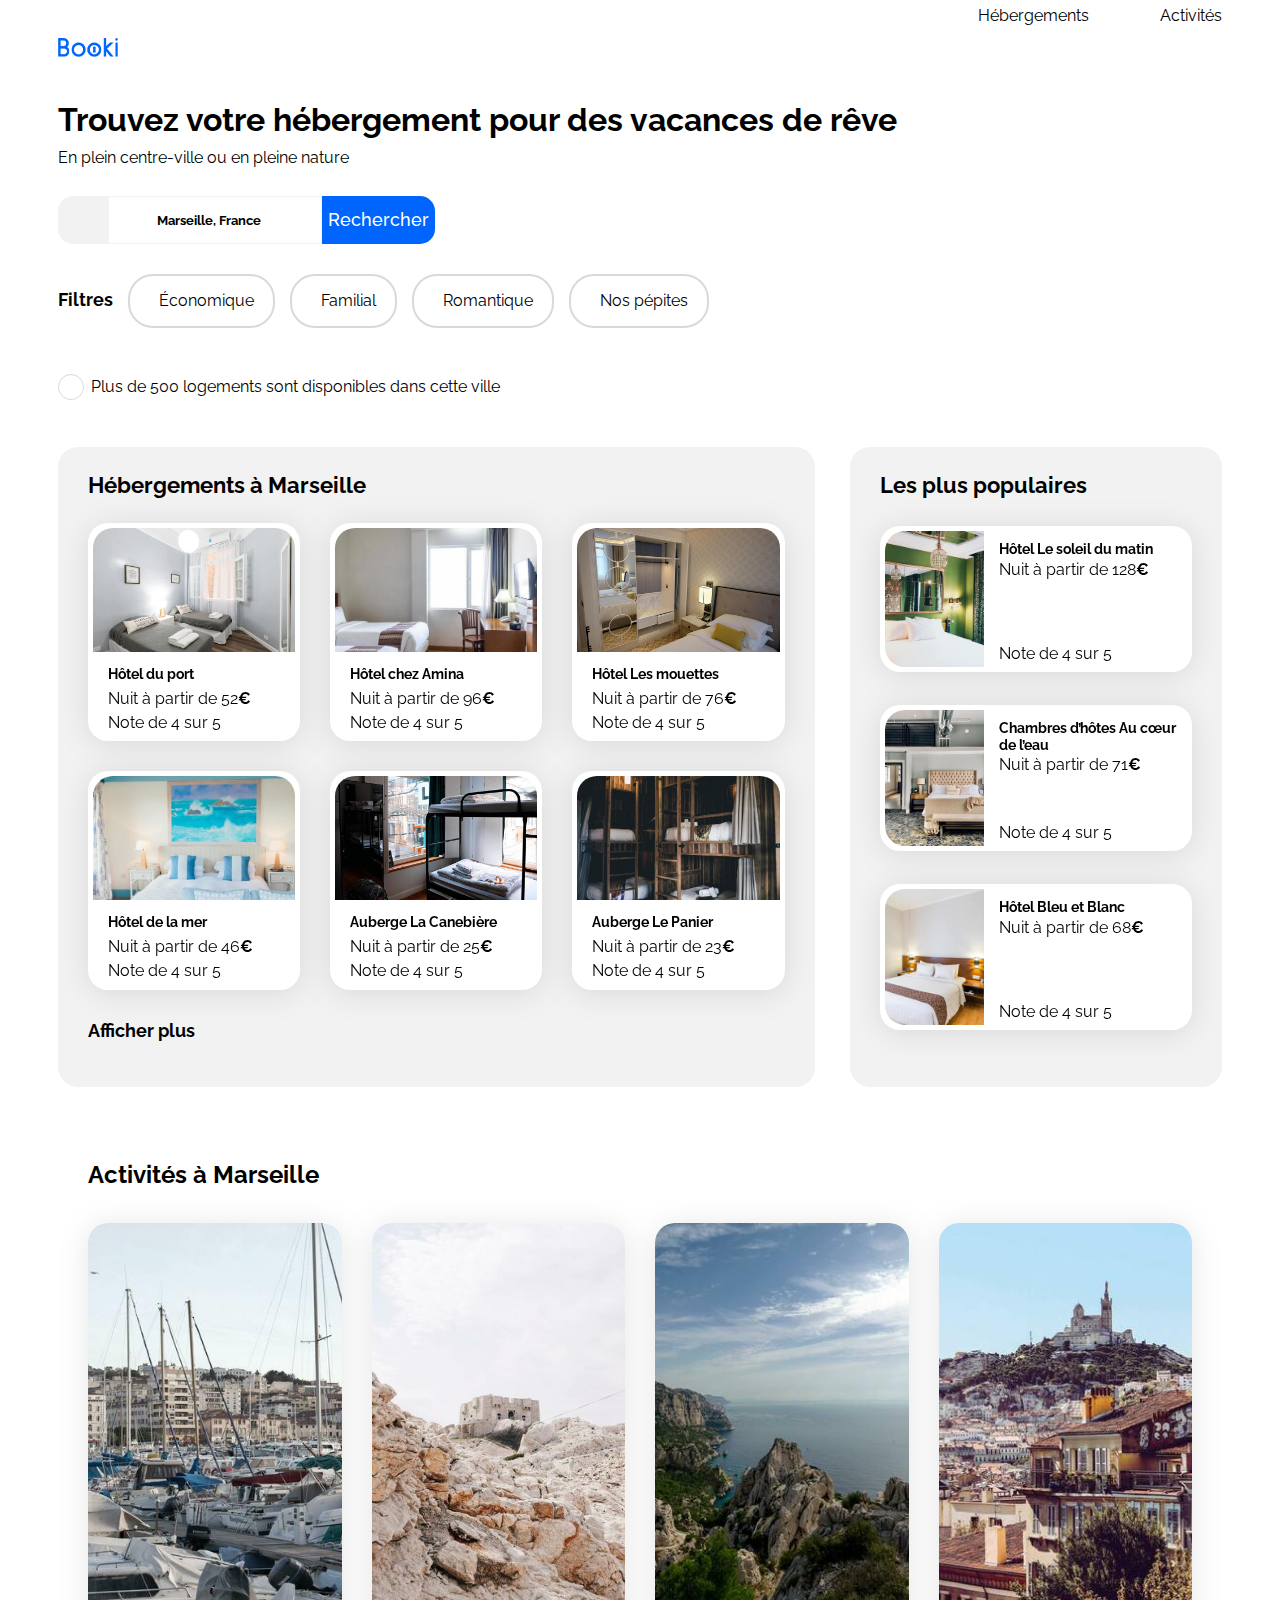
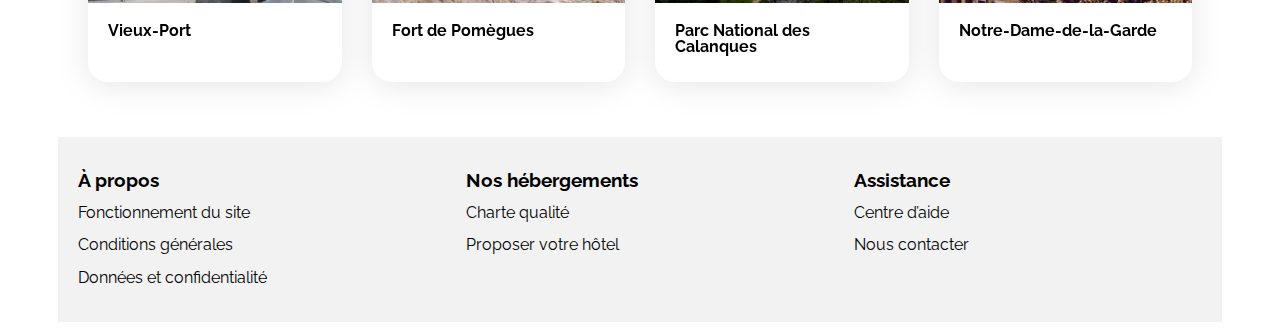
==== commit 0b565ba9: "FIN" ====
--- a/src/index.html
+++ b/src/index.html
@@ -24,13 +24,13 @@
         <div class="main-container">
             <header>
                 <nav>
-                    <a href="#"><img id="logo" src="./images/logo/Booki.png" alt="" /></a>
+                    <a href="#"><img class="logo" src="./images/logo/Booki.png" alt="" /></a>
                     <div class="navbar">
                         <div class="class-btnHebergements">
-                            <a id="btn-hebergements" href="#ancre-hebergements">Hébergements</a>
+                            <a class="btn-hebergements" href="#ancre-hebergements">Hébergements</a>
                         </div>
                         <div class="class-btnActivites">
-                            <a id="btn-activites" href="#ancre-activites">Activités</a>
+                            <a class="btn-activites" href="#ancre-activites">Activités</a>
                         </div>
                     </div>
                 </nav>
@@ -42,11 +42,11 @@
                         <p id="search-p">En plein centre-ville ou en pleine nature</p>
                     </div>
                     <form method="get" action="">
-                        <i id="icon-search" class="fa-solid fa-location-dot"></i
+                        <i class="fa-solid fa-location-dot icon-search"></i
                         ><input type="search" name="search" value="Marseille, France" /><input
                             type="submit"
                             value="Rechercher"
-                        /><i id="logo-none" class="fa fa-search" aria-hidden="true"></i>
+                        /><i class="fa fa-search logo-none" aria-hidden="true"></i>
                     </form>
                     <div class="filters">
                         <p class="text-filter">Filtres</p>
@@ -494,18 +494,18 @@
             </main>
             <footer>
                 <div class="footer-info">
-                    <h3>À propos</h3>
+                    <h2>À propos</h2>
                     <p>Fonctionnement du site</p>
                     <p>Conditions générales</p>
                     <p>Données et confidentialité</p>
                 </div>
                 <div class="footer-info">
-                    <h3>Nos hébergements</h3>
+                    <h2>Nos hébergements</h2>
                     <p>Charte qualité</p>
                     <p>Proposer votre hôtel</p>
                 </div>
                 <div class="footer-info">
-                    <h3>Assistance</h3>
+                    <h2>Assistance</h2>
                     <p>Centre d’aide</p>
                     <p>Nous contacter</p>
                 </div>
--- a/src/css/style.css
+++ b/src/css/style.css
@@ -183,7 +183,7 @@
     justify-content: space-between;
 }
 
-#logo {
+.logo {
     height: 19px;
     padding: 30px 50px 30px 0px;
 }
@@ -194,7 +194,7 @@
     justify-content: space-between;
 }
 
-#btn-hebergements:hover:before {
+.btn-hebergements:hover:before {
     content: '';
     position: absolute;
     width: 110px;
@@ -203,7 +203,7 @@
     top: 1px;
 }
 
-#btn-activites:hover:before {
+.btn-activites:hover:before {
     content: '';
     position: absolute;
     width: 62px;
@@ -253,6 +253,9 @@
     color: #0065FC;
 }
 
+footer h2 {
+    font-size: 1.17em;
+}
 
 /*ACTIVITES**************/
 
@@ -295,7 +298,7 @@
     margin-bottom: 30px;
 }
 
-#logo-none {
+.logo-none {
     border-radius: 0px 15px 15px 0px;
     background-color: #0065FC;
     color: white;
@@ -311,7 +314,7 @@
     border-radius: 15px 0px 0px 15px;
 }
 
-#icon-search {
+.icon-search {
     color: black;
 }
 
@@ -541,7 +544,7 @@
         align-self: center;
     }
 
-    #logo {
+    .logo {
         padding: 30px 0px;
     }
 
@@ -583,15 +586,15 @@
         display: none;
     }
 
-    #logo-none {
+    .logo-none {
         display: inherit;
     }
 
-    #btn-hebergements:before {
+    .btn-hebergements:before {
         display: none;
     }
         
-    #btn-activites:before {
+    .btn-activites:before {
         display: none;
     }
 
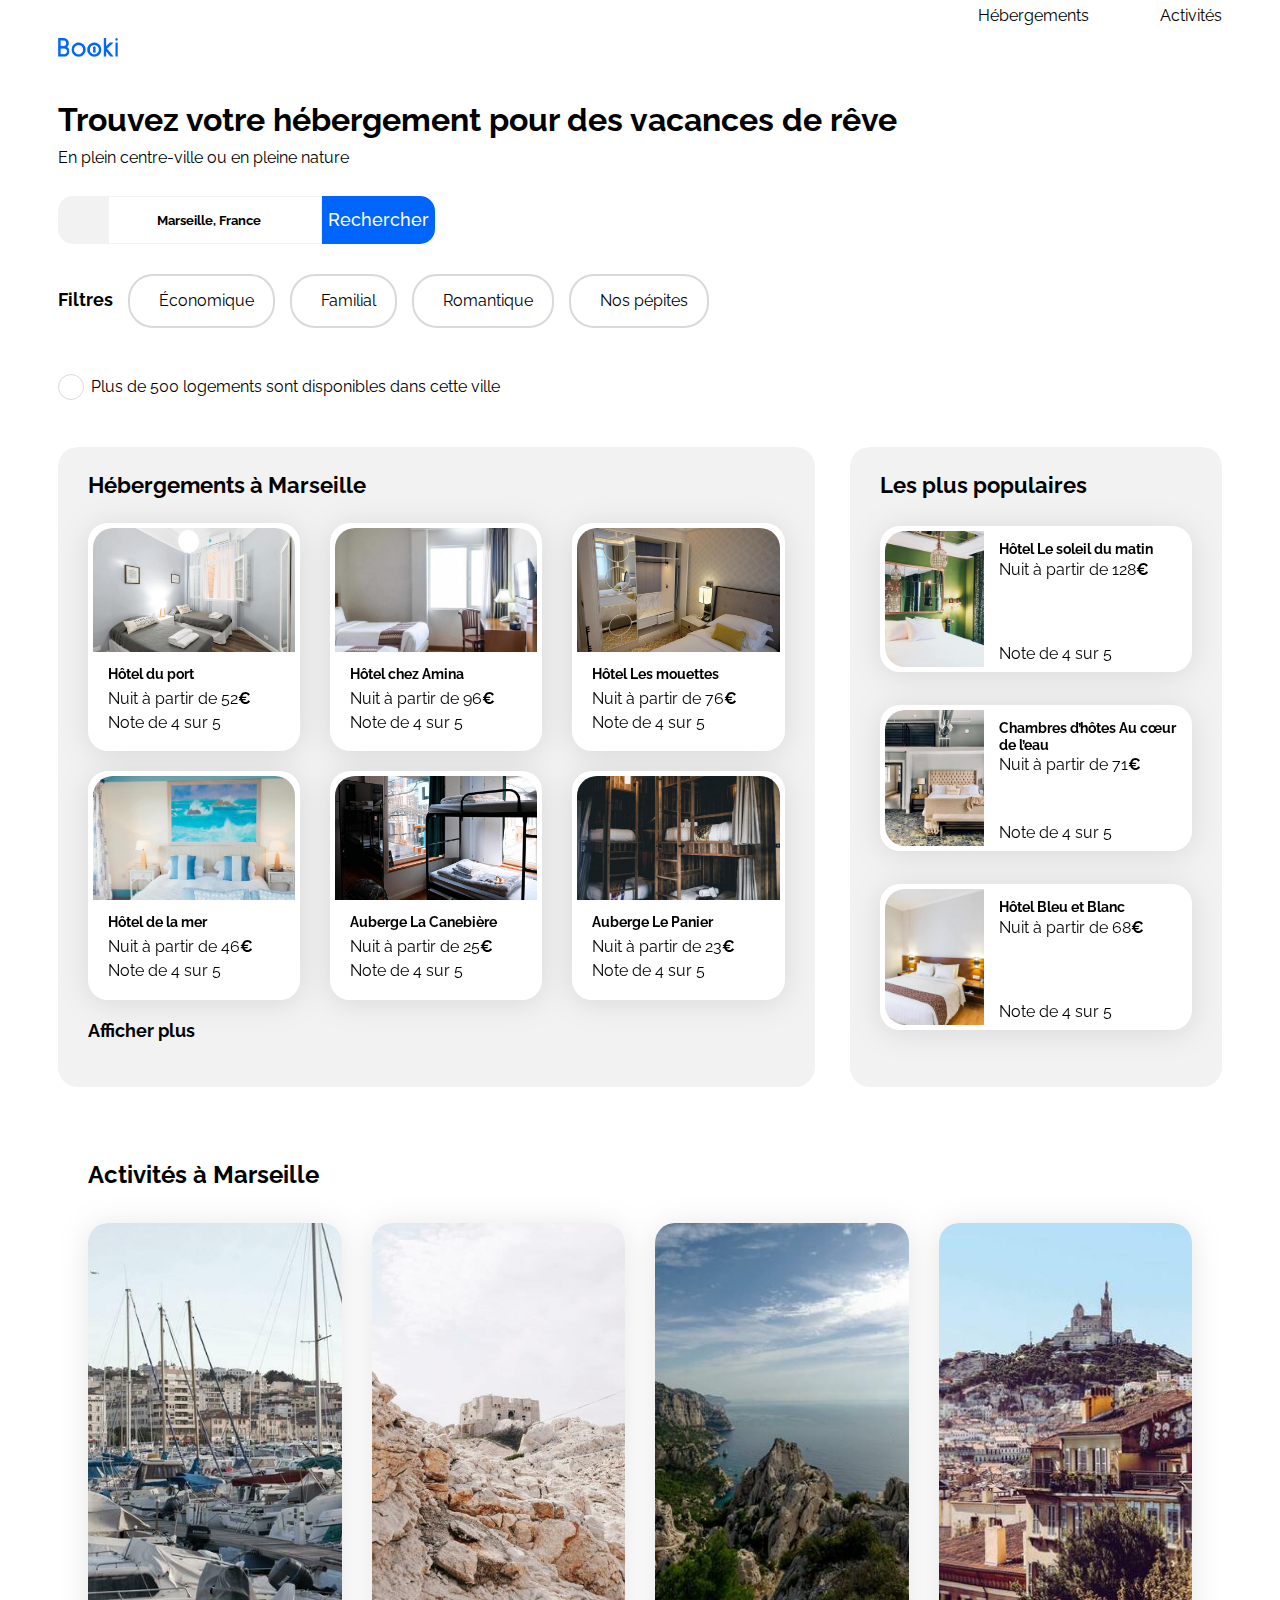
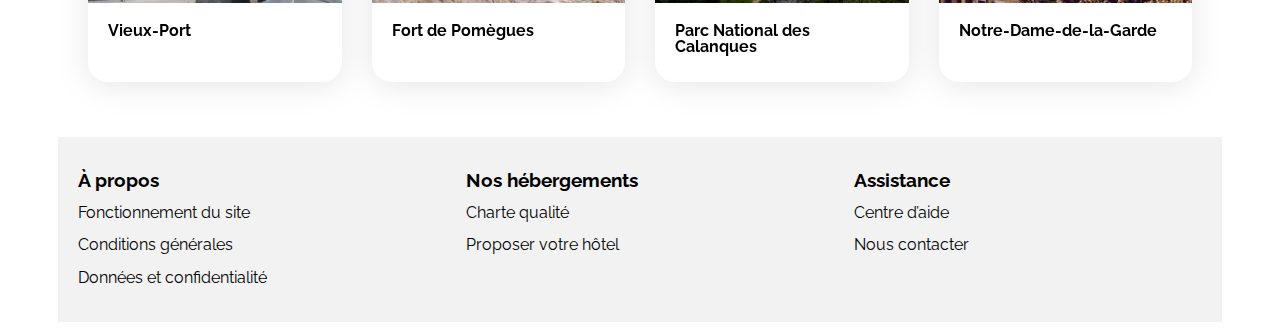
==== commit 0379ee39: "FINI" ====
--- a/src/index.html
+++ b/src/index.html
@@ -26,11 +26,13 @@
                 <nav>
                     <a href="#"><img class="logo" src="./images/logo/Booki.png" alt="" /></a>
                     <div class="navbar">
-                        <div class="class-btnHebergements">
-                            <a class="btn-hebergements" href="#ancre-hebergements">Hébergements</a>
-                        </div>
-                        <div class="class-btnActivites">
-                            <a class="btn-activites" href="#ancre-activites">Activités</a>
+                        <div class="class-btn-accommodation">
+                            <a class="btn-accommodation" href="#ancre-accommodation"
+                                >Hébergements</a
+                            >
+                        </div>
+                        <div class="class-btn-activities">
+                            <a class="btn-activities" href="#ancre-activities">Activités</a>
                         </div>
                     </div>
                 </nav>
@@ -51,15 +53,17 @@
                     <div class="filters">
                         <p class="text-filter">Filtres</p>
                         <div class="container-filters">
-                            <div class="btnFilter">
+                            <div class="btn-filter">
                                 <i class="fa-solid fa-money-bill-wave"></i>
                                 Économique
                             </div>
-                            <div class="btnFilter"><i class="fa-solid fa-person"></i> Familial</div>
-                            <div class="btnFilter">
+                            <div class="btn-filter">
+                                <i class="fa-solid fa-person"></i> Familial
+                            </div>
+                            <div class="btn-filter">
                                 <i class="fa-solid fa-heart"></i> Romantique
                             </div>
-                            <div class="btnFilter">
+                            <div class="btn-filter">
                                 <i class="fa-solid fa-fire"></i> Nos pépites
                             </div>
                         </div>
@@ -69,12 +73,12 @@
                         <p>Plus de 500 logements sont disponibles dans cette ville</p>
                     </div>
                 </section>
-                <div id="ancre-hebergements" class="hebergements-and-populaires">
-                    <section class="hebergements">
-                        <div class="hebergements-title">
+                <div id="ancre-accommodation" class="accommodation-and-populare">
+                    <section class="accommodation">
+                        <div class="accommodation-title">
                             <h2 class="section-title">Hébergements à Marseille</h2>
                         </div>
-                        <div class="hebergements-cards">
+                        <div class="accommodation-cards">
                             <a href="#">
                                 <article class="card">
                                     <img
@@ -310,14 +314,14 @@
                                 </article>
                             </a>
                         </div>
-                        <p class="hebergements-p">Afficher plus</p>
+                        <p class="accommodation-p">Afficher plus</p>
                     </section>
-                    <section class="populaires">
-                        <div class="populaires-title">
+                    <section class="populare">
+                        <div class="populare-title">
                             <h2 class="section-title">Les plus populaires</h2>
                             <i class="fa-solid fa-chart-line" aria-hidden="true"></i>
                         </div>
-                        <div class="populaires-cards">
+                        <div class="populare-cards">
                             <a href="#">
                                 <article class="card">
                                     <img
@@ -440,11 +444,11 @@
                         </div>
                     </section>
                 </div>
-                <section id="ancre-activites" class="activites">
-                    <div class="activites-title">
+                <section id="ancre-activities" class="activities">
+                    <div class="activities-title">
                         <h2>Activités à Marseille</h2>
                     </div>
-                    <div class="activites-cards">
+                    <div class="activities-cards">
                         <a href="#">
                             <article class="card">
                                 <img
--- a/src/css/style.css
+++ b/src/css/style.css
@@ -60,13 +60,13 @@
 }
 
 /****** Hebergements And Populaires ***********/
-.hebergements-and-populaires {
+.accommodation-and-populare {
     display: flex;
     justify-content: space-between;
     margin-bottom: 30px;
 }
 
-.hebergements-and-populaires section {
+.accommodation-and-populare section {
     background-color: #F2F2F2;
     border-radius: 20px;
     padding: 30px;
@@ -74,55 +74,56 @@
 }
 
 /****** Hebergements ***********/
-.hebergements {
+.accommodation {
     width: 65%;
 }
 
-.hebergements-title {
+.accommodation-title {
     margin-bottom: 30px;
 }
 
-.hebergements-cards {
+.accommodation-cards {
     display: grid;
     grid-template-columns: 1fr 1fr 1fr;
     gap: 30px;
 }
 
-.hebergements-cards .card {
+.accommodation-cards .card {
     display: flex;
     flex-direction: column;
-
-}
-
-.hebergements-cards img {
+    height: 100%;
+
+}
+
+.accommodation-cards img {
     width: 100%;
     height: 124px;
     border-radius: 20px 20px 0px 0px;
 }
 
-.hebergements-cards .card-content {
+.accommodation-cards .card-content {
     padding-left: 15px;
     display: flex;
     flex-direction: column;
     box-sizing: border-box;
 }
 
-.hebergements-p {
+.accommodation-p {
     font-weight: 700;
     font-size: 18px;
     padding-top: 15px;
     cursor: pointer;
 }
 
-.hebergements .card-rating {
+.accommodation .card-rating {
     margin-bottom: 5px;
 }
 
-.hebergements .card-txt p {
+.accommodation .card-txt p {
     margin: 8px 0px;
 }
 
-.hebergements .card-txt h3 {
+.accommodation .card-txt h3 {
     margin-bottom: 8px;
 }
 
@@ -132,29 +133,29 @@
 }
 
 /****** Populaires ***********/
-.populaires {
+.populare {
     width: 32%;
 }
 
-.populaires-title {
+.populare-title {
     display: flex;
     justify-content: space-between;
     align-items: center;
 }
 
-.populaires-cards .card {
+.populare-cards .card {
     display: flex;
     margin-top: 33px;
 }
 
-.populaires-cards img {
+.populare-cards img {
     width: 33%;
     height: 136px;
     border-top-left-radius: 20px;
     border-bottom-left-radius: 20px;
 }
 
-.populaires-cards .card-content {
+.populare-cards .card-content {
     width: 67%;
     padding-left: 15px;
     display: flex;
@@ -163,16 +164,16 @@
     box-sizing: border-box;
 }
 
-.populaires-cards .card-title {
+.populare-cards .card-title {
     margin-top: 10px;
     margin-bottom: 4px;
 }
 
-.populaires-cards .card-subtitle {
+.populare-cards .card-subtitle {
     margin: 0;
 }
 
-.populaires-cards .card-rating {
+.populare-cards .card-rating {
     margin-bottom: 5px;
 }
 
@@ -194,7 +195,7 @@
     justify-content: space-between;
 }
 
-.btn-hebergements:hover:before {
+.btn-accommodation:hover:before {
     content: '';
     position: absolute;
     width: 110px;
@@ -203,7 +204,7 @@
     top: 1px;
 }
 
-.btn-activites:hover:before {
+.btn-activities:hover:before {
     content: '';
     position: absolute;
     width: 62px;
@@ -259,36 +260,36 @@
 
 /*ACTIVITES**************/
 
-.activites {
+.activities {
     padding: 30px;
     margin-bottom: 30px;
 }
 
-.activites-cards {
+.activities-cards {
     display: grid;
     grid-template-columns: 1fr 1fr 1fr 1fr;
     gap: 30px;
 }
 
-.activites-cards img {
+.activities-cards img {
     width: 100%;
     height: 380px;
     border-radius: 20px 20px 0px 0px;
 }
 
-.activites-cards h3 {
+.activities-cards h3 {
     font-size: 16px;
     font-weight: 700;
     padding-inline: 20px;
 }
 
-.activites-cards .card {
+.activities-cards .card {
     padding: 0px;
     padding-bottom: 5px;
     height: 100%;
 }
 
-.activites-title {
+.activities-title {
     margin-bottom: 40px;
 }
 
@@ -348,7 +349,7 @@
     margin-bottom: 35px;
 }
 
-.btnFilter {
+.btn-filter {
     border-radius: 25px;
     border: 2px solid var(--grey-tint-2, #D9D9D9);
     display: flex;
@@ -366,7 +367,7 @@
     flex-wrap: wrap;
 }
 
-.btnFilter:hover {
+.btn-filter:hover {
     background-color: #DEEBFF;
 }
 
@@ -402,34 +403,34 @@
 /****** Media queries ***********/
 /* Medium devices (tablets, less/equal than 1024px) */
 @media (max-width: 1024px) {
-    .hebergements-and-populaires {
+    .accommodation-and-populare {
         flex-direction: column;
     }
 
-    .hebergements {
+    .accommodation {
         width: 100%;
     }
 
-    .populaires {
+    .populare {
         width: 100%;
         margin-top: 50px;
     }
 
-    .populaires-cards {
+    .populare-cards {
         display: flex;
         flex-direction: row;
         justify-content: space-between;
     }
 
-    .populaires-cards a {
+    .populare-cards a {
         width: 30%;
     }
 
-    .populaires-cards .card-title {
+    .populare-cards .card-title {
         font-size: 14px;
     }
 
-    .populaires-cards .card-subtitle {
+    .populare-cards .card-subtitle {
         font-size: 13px;
     }
 
@@ -438,7 +439,7 @@
         flex-direction: column;
     }
 
-    .activites-cards img {
+    .activities-cards img {
         height: 200px;
     }
 
@@ -446,7 +447,7 @@
         font-size: 13px;
     }
 
-    .activites-cards .card {
+    .activities-cards .card {
         display: grid;
     }
 }
@@ -455,12 +456,12 @@
 @media (max-width: 767.98px) {
     /* ... */
 
-.activites-cards {
+.activities-cards {
     
     grid-template-columns: 1fr;
 }
 
-.activites-cards img {
+.activities-cards img {
     height: 141px;
 }
 
@@ -487,32 +488,33 @@
         width: 30px;
     }
 
-    .hebergements-and-populaires {
+    .accommodation-and-populare {
         flex-direction: column-reverse;
     }
 
-    .populaires-cards {
+    .populare-cards {
         display: grid;
-    }
-
-    .populaires-cards .card {
+        grid-template-columns: 1fr;
+    }
+
+    .populare-cards .card {
         margin-top: 20px;
     }
 
-    .populaires-cards a {
+    .populare-cards a {
         width: 100%;
     }
 
-    .populaires .section-title {
+    .populare .section-title {
         margin-top: 25px;
         margin-bottom: 10px;
     }
 
-    .hebergements-and-populaires .populaires {
+    .accommodation-and-populare .populare {
         padding: 20px;
     }
 
-    .hebergements-cards {
+    .accommodation-cards {
         display: flex;
         flex-direction: column;
     }
@@ -529,7 +531,7 @@
         margin-top: 50px;
     }
 
-    .search #search-p {
+    .search .search-p {
         text-align: center;
         margin-top: 5px;
         margin-bottom: 35px;
@@ -573,11 +575,11 @@
         margin-top: 15px;
     }
 
-    .hebergements-and-populaires .populaires {
+    .accommodation-and-populare .populare {
         border-radius: 0px;
     }
 
-    .hebergements-and-populaires .hebergements {
+    .accommodation-and-populare .accommodation {
         background-color: white;
         padding: 45px 20px 10px 20px;
     }
@@ -590,21 +592,21 @@
         display: inherit;
     }
 
-    .btn-hebergements:before {
+    .btn-accommodation:before {
         display: none;
     }
         
-    .btn-activites:before {
+    .btn-activities:before {
         display: none;
     }
 
-    .class-btnHebergements:hover,
-    .class-btnActivites:hover {
+    .class-btn-accommodation:hover,
+    .class-btn-activities:hover {
         border-color: #0065FC;
     }
 
-    .class-btnHebergements,
-    .class-btnActivites {
+    .class-btn-accommodation,
+    .class-btn-activities {
         text-align: center;
         border-bottom: 3px solid transparent;
         padding: 10px;
@@ -619,7 +621,7 @@
         line-height: 1px;
     }
 
-    .btnFilter {
+    .btn-filter {
         padding: 0px;
     }
 }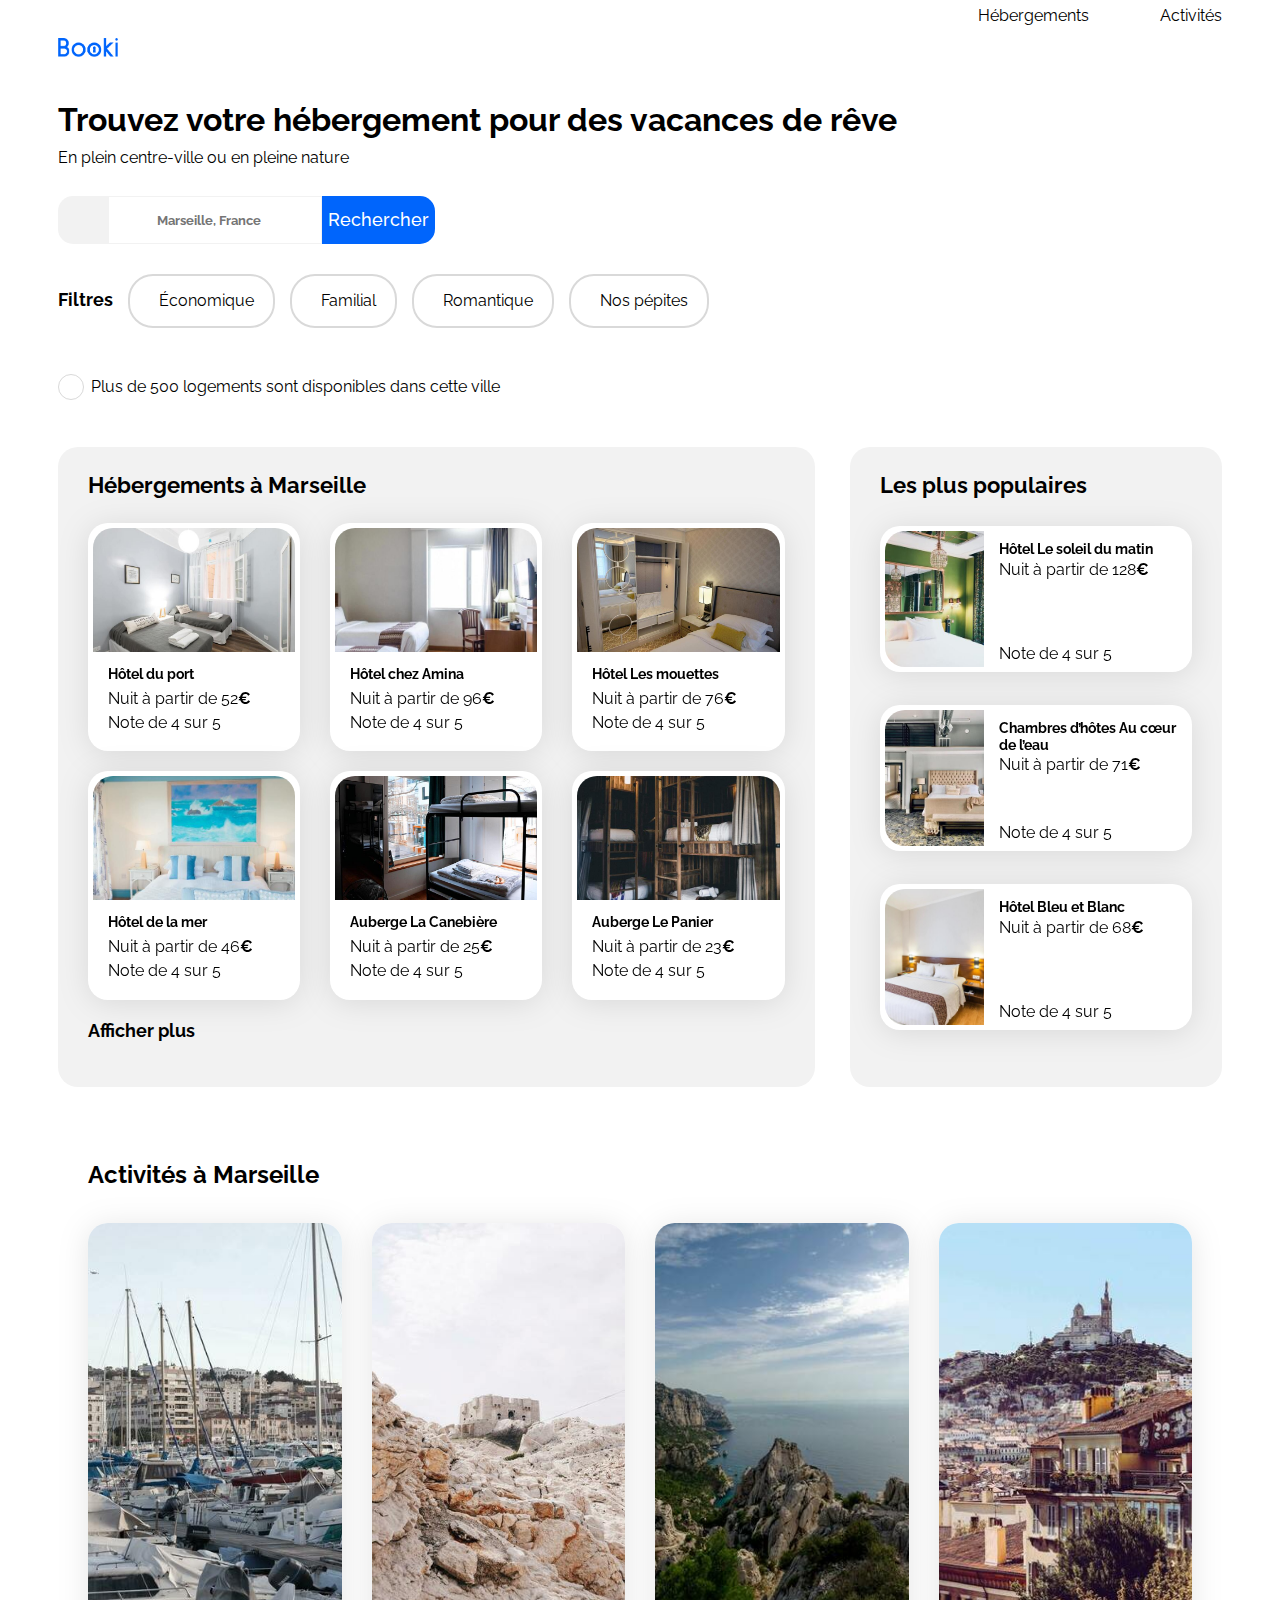
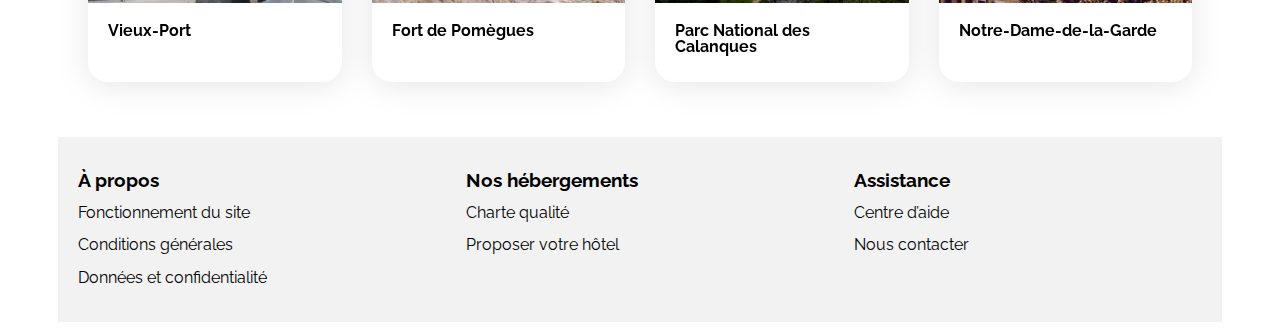
==== commit 869e31d9: "Changement des alt et fin de projet" ====
--- a/src/index.html
+++ b/src/index.html
@@ -24,7 +24,9 @@
         <div class="main-container">
             <header>
                 <nav>
-                    <a href="#"><img class="logo" src="./images/logo/Booki.png" alt="" /></a>
+                    <a href="#"
+                        ><img class="logo" src="./images/logo/Booki.png" alt="logo Booki"
+                    /></a>
                     <div class="navbar">
                         <div class="class-btn-accommodation">
                             <a class="btn-accommodation" href="#ancre-accommodation"
@@ -45,7 +47,7 @@
                     </div>
                     <form method="get" action="">
                         <i class="fa-solid fa-location-dot icon-search"></i
-                        ><input type="search" name="search" value="Marseille, France" /><input
+                        ><input type="search" name="search" placeholder="Marseille, France" /><input
                             type="submit"
                             value="Rechercher"
                         /><i class="fa fa-search logo-none" aria-hidden="true"></i>
@@ -83,7 +85,7 @@
                                 <article class="card">
                                     <img
                                         src="./images/hebergements/fred-kleber.jpg"
-                                        alt="Image de la chambre d'hôtel montrant un lit"
+                                        alt="Chambre hôtel du port à Marseille"
                                     />
                                     <div class="card-content">
                                         <div class="card-txt">
@@ -122,7 +124,7 @@
                                 <article class="card">
                                     <img
                                         src="./images/hebergements/febrian-zakaria.jpg"
-                                        alt="Image de la chambre d'hôtel montrant un lit"
+                                        alt="hôtel chez Amina à Marseille"
                                     />
                                     <div class="card-content">
                                         <div class="card-txt">
@@ -161,7 +163,7 @@
                                 <article class="card">
                                     <img
                                         src="./images/hebergements/reisetopia.jpg"
-                                        alt="Image de la chambre d'hôtel montrant un lit"
+                                        alt="Hôtel Les mouettes à Marseille"
                                     />
                                     <div class="card-content">
                                         <div class="card-txt">
@@ -200,7 +202,7 @@
                                 <article class="card">
                                     <img
                                         src="./images/hebergements/annie-spratt.jpg"
-                                        alt="Image de la chambre d'hôtel montrant un lit"
+                                        alt="Hôtel de la mer à Marseille"
                                     />
                                     <div class="card-content">
                                         <div class="card-txt">
@@ -239,7 +241,7 @@
                                 <article class="card">
                                     <img
                                         src="./images/hebergements/marcus-loke.jpg"
-                                        alt="Image de la chambre d'hôtel montrant un lit"
+                                        alt="Auberge La Canebière à Marseille"
                                     />
                                     <div class="card-content">
                                         <div class="card-txt">
@@ -278,7 +280,7 @@
                                 <article class="card">
                                     <img
                                         src="./images/hebergements/nicate-lee.jpg"
-                                        alt="Image de la chambre d'hôtel montrant un lit"
+                                        alt="Auberge Le Panier à Marseille"
                                     />
                                     <div class="card-content">
                                         <div class="card-txt">
@@ -326,7 +328,7 @@
                                 <article class="card">
                                     <img
                                         src="./images/hebergements/emile-guillemot.jpg"
-                                        alt="Image de la chambre d'hôtel montrant un lit"
+                                        alt="Hôtel Le soleil du matin"
                                     />
                                     <div class="card-content">
                                         <div class="card-txt">
@@ -365,7 +367,7 @@
                                 <article class="card">
                                     <img
                                         src="./images/hebergements/aw-creative.jpg"
-                                        alt="Image de la chambre d'hôtel montrant un lit"
+                                        alt="Chambres d’hôtes Au cœur de l’eau"
                                     />
                                     <div class="card-content">
                                         <div class="card-txt">
@@ -406,7 +408,7 @@
                                 <article class="card">
                                     <img
                                         src="./images/hebergements/febrian-zakaria2.jpg"
-                                        alt="Image de la chambre d'hôtel montrant un lit"
+                                        alt="Hôtel Bleu et Blanc"
                                     />
                                     <div class="card-content">
                                         <div class="card-txt">
@@ -453,7 +455,7 @@
                             <article class="card">
                                 <img
                                     src="./images/activites/reno-laithienne.jpg"
-                                    alt="photo du Vieux-Port"
+                                    alt="activités du Vieux-Port"
                                 />
                                 <div class="card-txt">
                                     <h3>Vieux-Port</h3>
@@ -464,7 +466,7 @@
                             <article class="card">
                                 <img
                                     src="./images/activites/paul-hermann.jpg"
-                                    alt="photo du Fort de Pomègues"
+                                    alt="Activités Fort de Pomègues"
                                 />
                                 <div class="card-txt">
                                     <h3>Fort de Pomègues</h3>
@@ -475,7 +477,7 @@
                             <article class="card">
                                 <img
                                     src="./images/activites/kilyan-sockalingum.jpg"
-                                    alt="photo du Parc National des Calanques"
+                                    alt="Activités Parc National des Calanques"
                                 />
                                 <div class="card-txt">
                                     <h3>Parc National des Calanques</h3>
@@ -486,7 +488,7 @@
                             <article class="card">
                                 <img
                                     src="./images/activites/florian-wehde.jpg"
-                                    alt="photo de Notre-Dame-de-la-Garde"
+                                    alt="Activités Notre-Dame-de-la-Garde"
                                 />
                                 <div class="card-txt">
                                     <h3>Notre-Dame-de-la-Garde</h3>
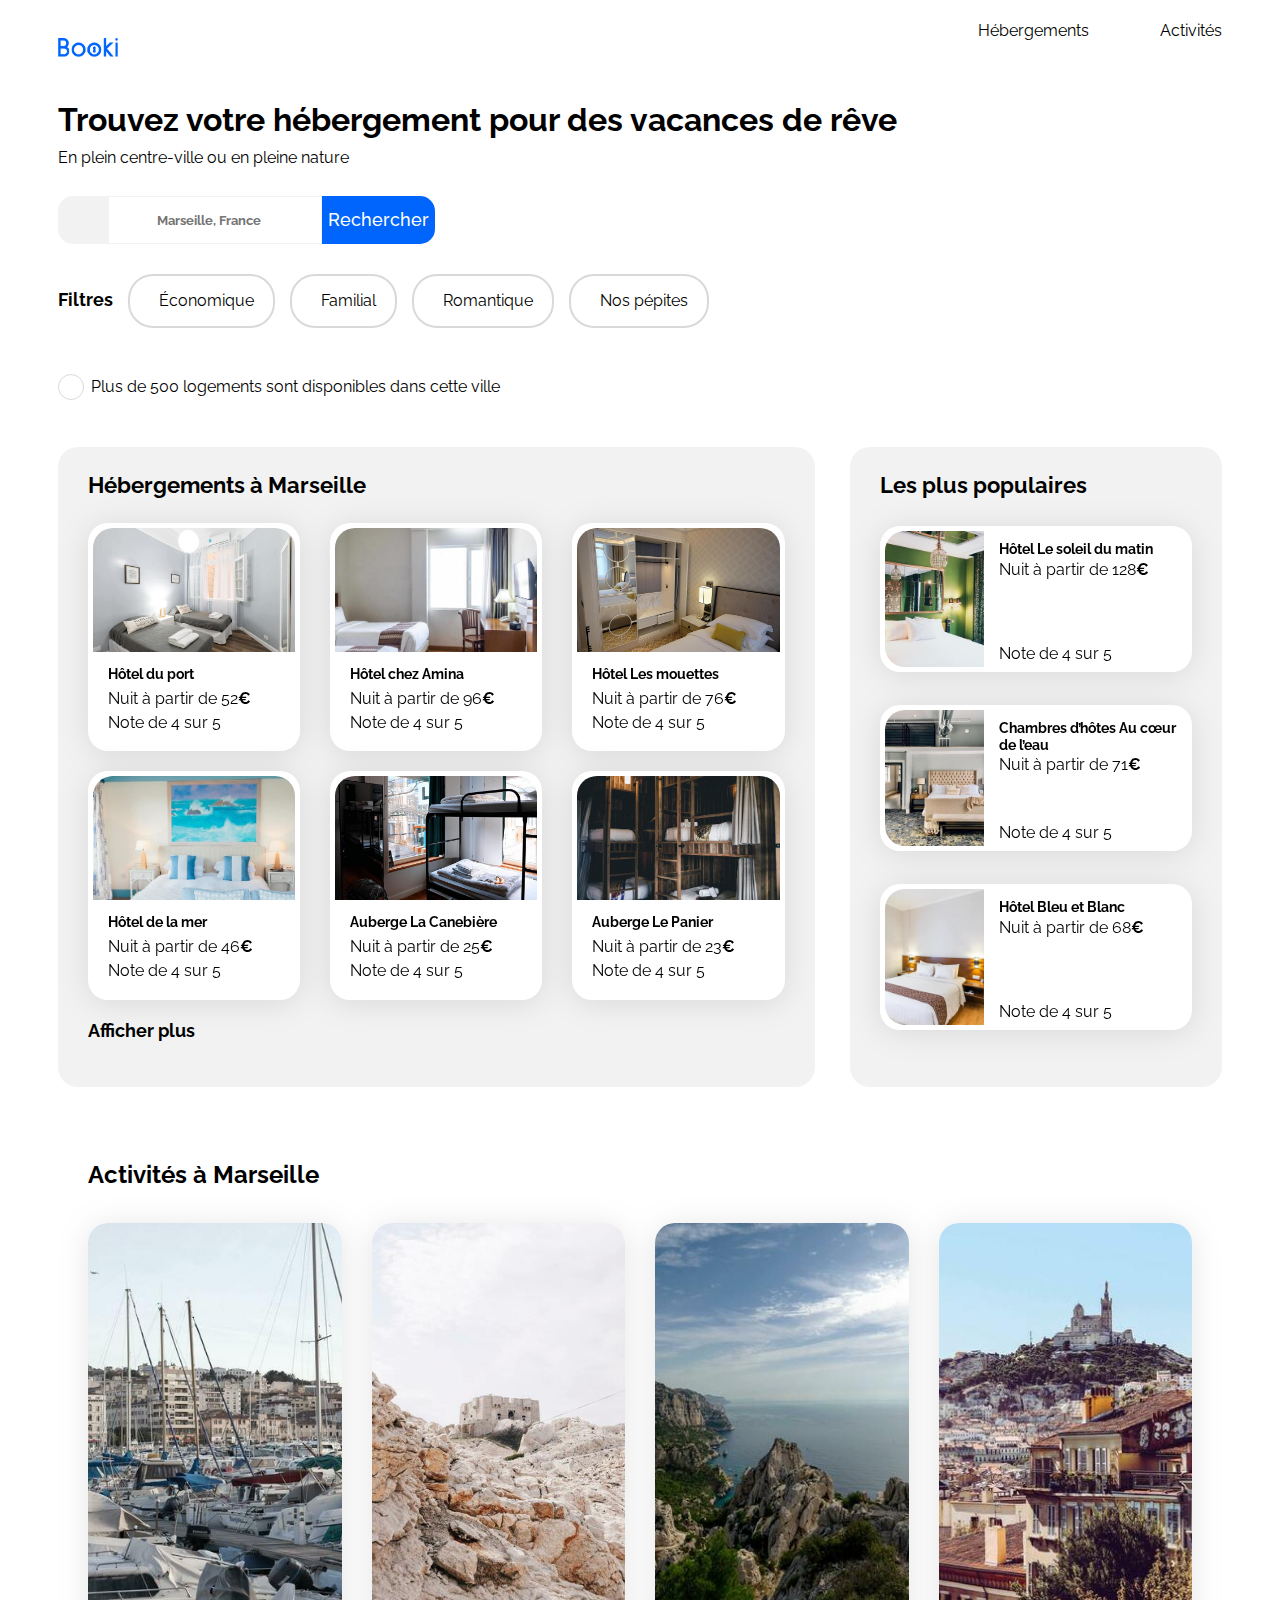
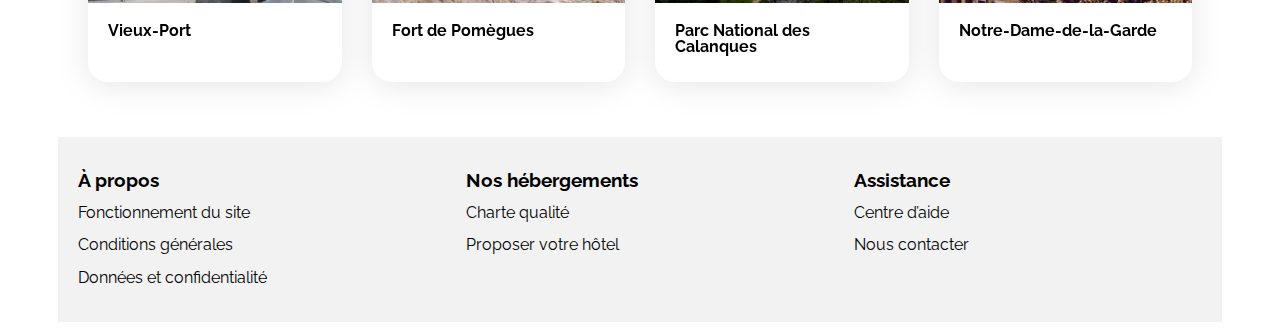
==== commit c8672990: "Modification pour validation soutennance" ====
--- a/src/index.html
+++ b/src/index.html
@@ -45,7 +45,7 @@
                         <h1>Trouvez votre hébergement pour des vacances de rêve</h1>
                         <p id="search-p">En plein centre-ville ou en pleine nature</p>
                     </div>
-                    <form method="get" action="">
+                    <form method="get" action="#">
                         <i class="fa-solid fa-location-dot icon-search"></i
                         ><input type="search" name="search" placeholder="Marseille, France" /><input
                             type="submit"
--- a/src/css/style.css
+++ b/src/css/style.css
@@ -193,6 +193,7 @@
     width: 244px;
     display: flex;
     justify-content: space-between;
+    padding-top: 15px;
 }
 
 .btn-accommodation:hover:before {
@@ -529,6 +530,7 @@
         line-height: 25.83px;
         margin-bottom: 10px;
         margin-top: 50px;
+        font-size: 27px;
     }
 
     .search .search-p {
@@ -615,6 +617,7 @@
 
     .info p {
         margin: 8px 0px;
+        word-spacing: 0.2em;
     }
 
     .section-title {
@@ -624,4 +627,8 @@
     .btn-filter {
         padding: 0px;
     }
+
+    #search-p {
+        margin-left: 20px;
+    }
 }